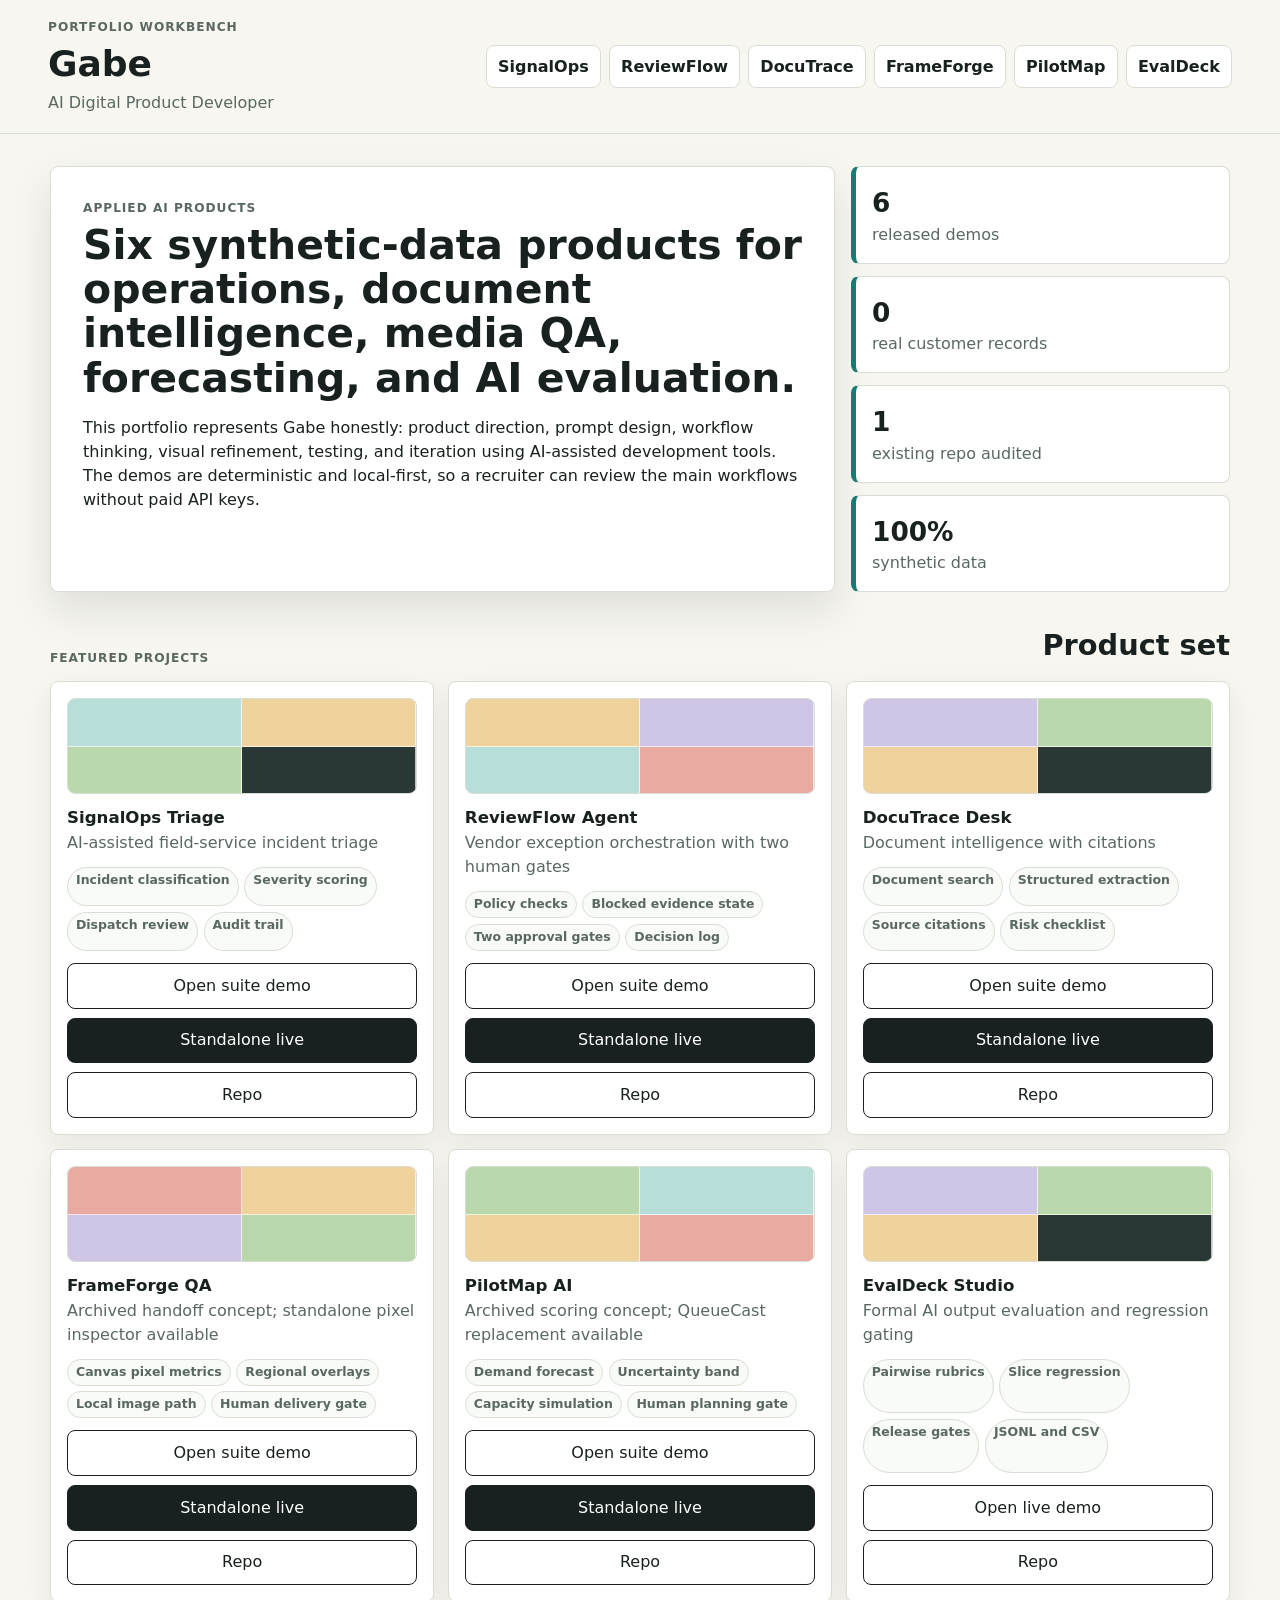
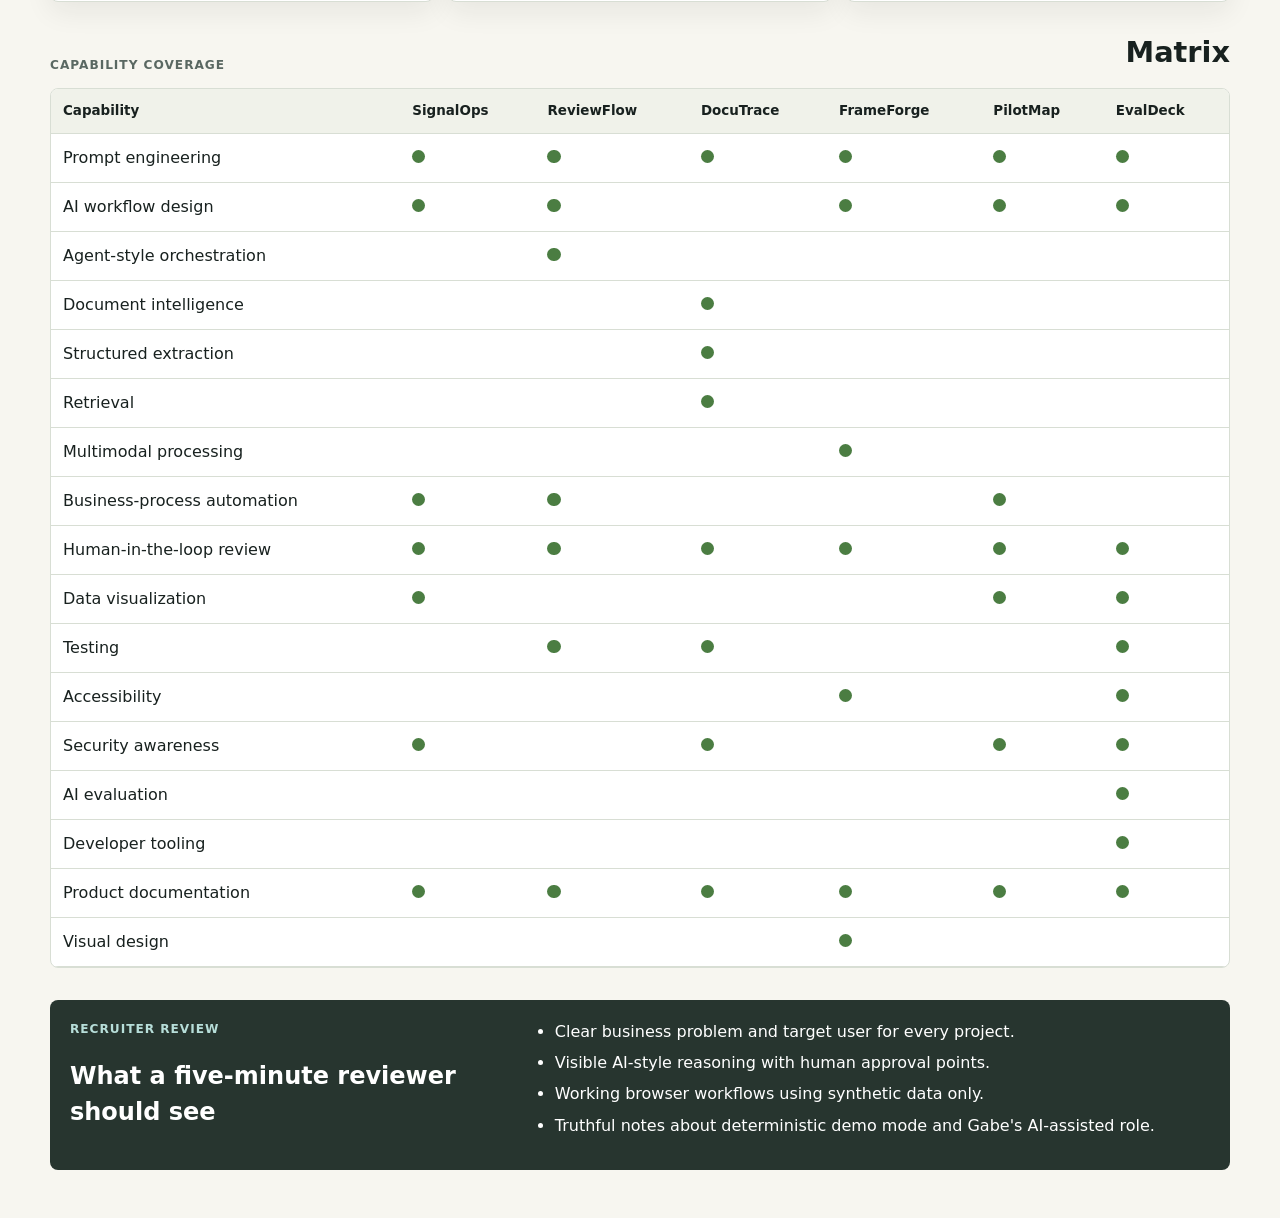
==== index.html @ bd5b41c3 "feat: integrate EvalDeck into portfolio" ====
<!doctype html>
<html lang="en">
<head>
  <meta charset="utf-8">
  <meta name="viewport" content="width=device-width, initial-scale=1">
  <title>Gabe - AI Digital Product Developer</title>
  <meta name="description" content="Six truthful AI-assisted digital product demos spanning operations, documents, media QA, forecasting, and AI evaluation.">
  <link rel="stylesheet" href="assets/styles.css">
</head>
<body data-page="portfolio">
  <a class="skip-link" href="#main">Skip to content</a>
  <header class="topbar">
    <div>
      <p class="eyebrow">Portfolio Workbench</p>
      <h1>Gabe</h1>
      <p class="subtitle">AI Digital Product Developer</p>
    </div>
    <nav class="topnav" aria-label="Featured projects">
      <a href="projects/signalops-triage/index.html">SignalOps</a>
      <a href="projects/reviewflow-agent/index.html">ReviewFlow</a>
      <a href="projects/doctrace-desk/index.html">DocuTrace</a>
      <a href="projects/frameforge-qa/index.html">FrameForge</a>
      <a href="projects/pilotmap-ai/index.html">PilotMap</a>
      <a href="https://jubjub-cpu.github.io/evaldeck-studio/">EvalDeck</a>
    </nav>
  </header>

  <main id="main" class="page-shell">
    <section class="intro-grid" aria-labelledby="portfolio-title">
      <div class="intro-copy">
        <p class="eyebrow">Applied AI products</p>
        <h2 id="portfolio-title">Six synthetic-data products for operations, document intelligence, media QA, forecasting, and AI evaluation.</h2>
        <p>
          This portfolio represents Gabe honestly: product direction, prompt design, workflow thinking, visual refinement, testing, and iteration using AI-assisted development tools.
          The demos are deterministic and local-first, so a recruiter can review the main workflows without paid API keys.
        </p>
      </div>
      <div class="audit-strip" aria-label="Portfolio audit summary">
        <div><strong>6</strong><span>released demos</span></div>
        <div><strong>0</strong><span>real customer records</span></div>
        <div><strong>1</strong><span>existing repo audited</span></div>
        <div><strong>100%</strong><span>synthetic data</span></div>
      </div>
    </section>

    <section aria-labelledby="featured-title">
      <div class="section-heading">
        <p class="eyebrow">Featured projects</p>
        <h2 id="featured-title">Product set</h2>
      </div>
      <div id="project-grid" class="project-grid"></div>
    </section>

    <section aria-labelledby="capability-title">
      <div class="section-heading">
        <p class="eyebrow">Capability coverage</p>
        <h2 id="capability-title">Matrix</h2>
      </div>
      <div id="capability-matrix" class="matrix-wrap"></div>
    </section>

    <section class="review-band" aria-labelledby="review-title">
      <div>
        <p class="eyebrow">Recruiter review</p>
        <h2 id="review-title">What a five-minute reviewer should see</h2>
      </div>
      <ul class="review-list">
        <li>Clear business problem and target user for every project.</li>
        <li>Visible AI-style reasoning with human approval points.</li>
        <li>Working browser workflows using synthetic data only.</li>
        <li>Truthful notes about deterministic demo mode and Gabe's AI-assisted role.</li>
      </ul>
    </section>
  </main>

  <script src="assets/portfolio.js"></script>
</body>
</html>
---- assets/styles.css ----
:root {
  --ink: #18211f;
  --muted: #5a6862;
  --paper: #f7f6f0;
  --surface: #ffffff;
  --line: #d8ded4;
  --teal: #187a75;
  --green: #4b7d42;
  --amber: #b16f20;
  --coral: #b94f3a;
  --violet: #6d5aa8;
  --focus: #0b5fff;
  --shadow: 0 18px 40px rgba(24, 33, 31, 0.10);
  font-family: Inter, ui-sans-serif, system-ui, -apple-system, BlinkMacSystemFont, "Segoe UI", sans-serif;
}

* {
  box-sizing: border-box;
}

body {
  margin: 0;
  background: var(--paper);
  color: var(--ink);
  line-height: 1.5;
}

a {
  color: inherit;
}

button,
input,
select,
textarea {
  font: inherit;
}

button,
.button-link {
  min-height: 42px;
  border: 1px solid var(--ink);
  background: var(--ink);
  color: #fff;
  border-radius: 8px;
  padding: 0.62rem 0.9rem;
  cursor: pointer;
  text-decoration: none;
  display: inline-flex;
  align-items: center;
  justify-content: center;
  gap: 0.45rem;
}

button.secondary,
.button-link.secondary {
  background: var(--surface);
  color: var(--ink);
}

button:focus-visible,
a:focus-visible,
input:focus-visible,
select:focus-visible,
textarea:focus-visible {
  outline: 3px solid var(--focus);
  outline-offset: 3px;
}

textarea,
input,
select {
  width: 100%;
  border: 1px solid var(--line);
  border-radius: 8px;
  background: #fff;
  color: var(--ink);
  padding: 0.75rem;
}

textarea {
  min-height: 118px;
  resize: vertical;
}

.skip-link {
  position: absolute;
  left: 1rem;
  top: -6rem;
  background: var(--ink);
  color: #fff;
  padding: 0.75rem 1rem;
  border-radius: 8px;
  z-index: 10;
}

.skip-link:focus {
  top: 1rem;
}

.topbar,
.product-topbar {
  display: flex;
  align-items: center;
  justify-content: space-between;
  gap: 1rem;
  padding: 1.15rem clamp(1rem, 4vw, 3rem);
  border-bottom: 1px solid var(--line);
  background: rgba(247, 246, 240, 0.94);
  position: sticky;
  top: 0;
  z-index: 4;
  backdrop-filter: blur(12px);
}

.topbar h1,
.product-topbar h1 {
  margin: 0;
  font-size: clamp(1.55rem, 3vw, 2.25rem);
  letter-spacing: 0;
}

.subtitle,
.eyebrow {
  margin: 0;
  color: var(--muted);
}

.eyebrow {
  text-transform: uppercase;
  font-size: 0.76rem;
  font-weight: 760;
  letter-spacing: 0.08em;
}

.topnav {
  display: flex;
  flex-wrap: wrap;
  gap: 0.5rem;
  justify-content: flex-end;
}

.topnav a {
  border: 1px solid var(--line);
  background: var(--surface);
  border-radius: 8px;
  padding: 0.55rem 0.7rem;
  text-decoration: none;
  font-weight: 680;
}

.page-shell,
.product-shell {
  width: min(1180px, calc(100% - 2rem));
  margin: 0 auto;
  padding: 2rem 0 3rem;
}

.intro-grid {
  display: grid;
  grid-template-columns: minmax(0, 1.45fr) minmax(280px, 0.7fr);
  gap: 1rem;
  align-items: stretch;
  margin-bottom: 2rem;
}

.intro-copy {
  padding: clamp(1.1rem, 3vw, 2rem);
  background: var(--surface);
  border: 1px solid var(--line);
  border-radius: 8px;
  box-shadow: var(--shadow);
}

.intro-copy h2 {
  margin: 0.35rem 0 0.75rem;
  font-size: clamp(1.6rem, 3.2vw, 3rem);
  line-height: 1.08;
  letter-spacing: 0;
}

.audit-strip {
  display: grid;
  gap: 0.75rem;
}

.audit-strip div,
.metric-tile {
  background: var(--surface);
  border: 1px solid var(--line);
  border-left: 5px solid var(--teal);
  border-radius: 8px;
  padding: 1rem;
}

.audit-strip strong,
.metric-tile strong {
  display: block;
  font-size: 1.65rem;
}

.audit-strip span,
.metric-tile span {
  color: var(--muted);
}

.section-heading {
  display: flex;
  align-items: end;
  justify-content: space-between;
  gap: 1rem;
  margin: 1.8rem 0 0.85rem;
}

.section-heading h2 {
  margin: 0;
  font-size: clamp(1.25rem, 2.3vw, 1.8rem);
}

.project-grid {
  display: grid;
  grid-template-columns: repeat(3, minmax(0, 1fr));
  gap: 0.85rem;
}

.project-card,
.workflow-card,
.doc-card,
.asset-card,
.opportunity-card {
  background: var(--surface);
  border: 1px solid var(--line);
  border-radius: 8px;
  padding: 1rem;
  box-shadow: 0 10px 28px rgba(24, 33, 31, 0.07);
}

.project-card {
  display: grid;
  grid-template-rows: auto auto 1fr auto;
  gap: 0.75rem;
  min-height: 290px;
}

.project-card h3,
.workflow-card h3,
.doc-card h3,
.asset-card h3,
.opportunity-card h3 {
  margin: 0;
  font-size: 1.04rem;
}

.project-card p {
  margin: 0;
  color: var(--muted);
}

.project-visual {
  height: 96px;
  border-radius: 8px;
  border: 1px solid var(--line);
  overflow: hidden;
  display: grid;
  grid-template-columns: 1fr 1fr;
  background: #f1efe7;
}

.visual-cell {
  min-height: 48px;
  border-right: 1px solid rgba(255, 255, 255, 0.7);
  border-bottom: 1px solid rgba(255, 255, 255, 0.7);
}

.tone-teal { background: #b7ded9; }
.tone-amber { background: #efd29c; }
.tone-coral { background: #e9aaa1; }
.tone-green { background: #b9d9ad; }
.tone-violet { background: #cfc5e6; }
.tone-ink { background: #293834; }

.tag-row {
  display: flex;
  flex-wrap: wrap;
  gap: 0.35rem;
}

.tag {
  border: 1px solid var(--line);
  background: #f8fbf7;
  color: var(--muted);
  border-radius: 999px;
  padding: 0.2rem 0.5rem;
  font-size: 0.78rem;
  font-weight: 680;
}

.matrix-wrap {
  overflow-x: auto;
  background: var(--surface);
  border: 1px solid var(--line);
  border-radius: 8px;
}

table {
  width: 100%;
  border-collapse: collapse;
}

th,
td {
  text-align: left;
  border-bottom: 1px solid var(--line);
  padding: 0.75rem;
  vertical-align: top;
}

th {
  background: #f0f2ea;
  font-size: 0.84rem;
}

.status-dot {
  width: 0.82rem;
  height: 0.82rem;
  border-radius: 50%;
  display: inline-block;
  background: var(--green);
}

.review-band {
  margin-top: 2rem;
  display: grid;
  grid-template-columns: minmax(240px, 0.8fr) minmax(0, 1.2fr);
  gap: 1rem;
  padding: 1.25rem;
  background: #27352f;
  color: #fff;
  border-radius: 8px;
}

.review-band .eyebrow {
  color: #b7ded9;
}

.review-list {
  margin: 0;
  padding-left: 1.2rem;
}

.review-list li {
  margin-bottom: 0.45rem;
}

.product-layout {
  display: grid;
  grid-template-columns: minmax(260px, 0.95fr) minmax(0, 1.45fr);
  gap: 1rem;
  align-items: start;
}

.tool-panel,
.output-panel {
  background: var(--surface);
  border: 1px solid var(--line);
  border-radius: 8px;
  padding: 1rem;
  box-shadow: var(--shadow);
}

.tool-panel {
  position: sticky;
  top: 6rem;
}

.field-stack {
  display: grid;
  gap: 0.85rem;
}

.button-row {
  display: flex;
  flex-wrap: wrap;
  gap: 0.55rem;
}

.project-actions {
  align-self: end;
}

.project-actions .button-link {
  flex: 1 1 100%;
  min-width: 0;
}

.sample-list {
  display: grid;
  gap: 0.5rem;
}

.sample-list button {
  background: #fff;
  color: var(--ink);
  border-color: var(--line);
  justify-content: flex-start;
  min-height: 48px;
}

.sample-list button[aria-pressed="true"] {
  border-color: var(--teal);
  background: #e7f4f1;
}

.product-summary {
  display: grid;
  grid-template-columns: repeat(4, minmax(120px, 1fr));
  gap: 0.75rem;
  margin-bottom: 1rem;
}

.output-grid {
  display: grid;
  grid-template-columns: repeat(2, minmax(0, 1fr));
  gap: 0.85rem;
}

.output-block {
  border: 1px solid var(--line);
  border-radius: 8px;
  padding: 0.85rem;
  background: #fbfcf8;
}

.output-block.wide {
  grid-column: 1 / -1;
}

.output-block h3,
.output-block h4 {
  margin: 0 0 0.45rem;
}

.output-block p,
.output-block ul,
.output-block ol {
  margin-top: 0.2rem;
}

.severity {
  display: inline-flex;
  align-items: center;
  min-height: 34px;
  border-radius: 999px;
  padding: 0.25rem 0.7rem;
  color: #fff;
  font-weight: 780;
}

.severity.high { background: var(--coral); }
.severity.medium { background: var(--amber); color: #22160b; }
.severity.low { background: var(--green); }

.stepper {
  display: grid;
  gap: 0.55rem;
}

.step {
  display: grid;
  grid-template-columns: 34px minmax(0, 1fr);
  gap: 0.6rem;
  align-items: start;
}

.step span {
  display: grid;
  place-items: center;
  width: 34px;
  height: 34px;
  border-radius: 50%;
  background: #e7f4f1;
  color: var(--teal);
  font-weight: 800;
}

.doc-browser,
.asset-browser {
  display: grid;
  grid-template-columns: repeat(3, minmax(0, 1fr));
  gap: 0.75rem;
}

.doc-card button,
.asset-card button,
.opportunity-card button {
  width: 100%;
  margin-top: 0.65rem;
}

.citation {
  border-left: 4px solid var(--violet);
  padding-left: 0.75rem;
  color: var(--muted);
}

.asset-preview {
  height: 126px;
  border: 1px solid var(--line);
  border-radius: 8px;
  overflow: hidden;
  background:
    linear-gradient(135deg, rgba(24, 33, 31, 0.1), transparent 48%),
    linear-gradient(45deg, #d6ecdf 0 24%, #f3cf9d 24% 42%, #d7c8e7 42% 63%, #efaaa1 63% 100%);
  position: relative;
}

.asset-preview::after {
  content: "";
  position: absolute;
  left: 12%;
  top: 18%;
  width: 46%;
  height: 54%;
  border: 2px solid rgba(24, 33, 31, 0.55);
  border-radius: 8px;
  background: rgba(255, 255, 255, 0.38);
}

.meter {
  height: 12px;
  border-radius: 999px;
  background: #e4e8dd;
  overflow: hidden;
}

.meter span {
  display: block;
  height: 100%;
  background: linear-gradient(90deg, var(--coral), var(--amber), var(--green));
}

.timeline {
  display: grid;
  gap: 0.65rem;
}

.timeline-item {
  border-left: 4px solid var(--teal);
  padding-left: 0.8rem;
}

.empty-state {
  border: 1px dashed var(--line);
  border-radius: 8px;
  padding: 1rem;
  color: var(--muted);
  background: #fafaf5;
}

.notice {
  margin: 1rem 0;
  border-left: 5px solid var(--amber);
  background: #fff8eb;
  padding: 0.85rem;
  border-radius: 8px;
}

@media (max-width: 1040px) {
  .project-grid {
    grid-template-columns: repeat(2, minmax(220px, 1fr));
  }

  .product-layout,
  .intro-grid,
  .review-band {
    grid-template-columns: 1fr;
  }

  .tool-panel {
    position: static;
  }
}

@media (max-width: 720px) {
  .topbar,
  .product-topbar {
    align-items: flex-start;
    flex-direction: column;
  }

  .project-grid,
  .product-summary,
  .output-grid,
  .doc-browser,
  .asset-browser {
    grid-template-columns: 1fr;
  }

  .page-shell,
  .product-shell {
    width: min(100% - 1rem, 1180px);
    padding-top: 1rem;
  }
}
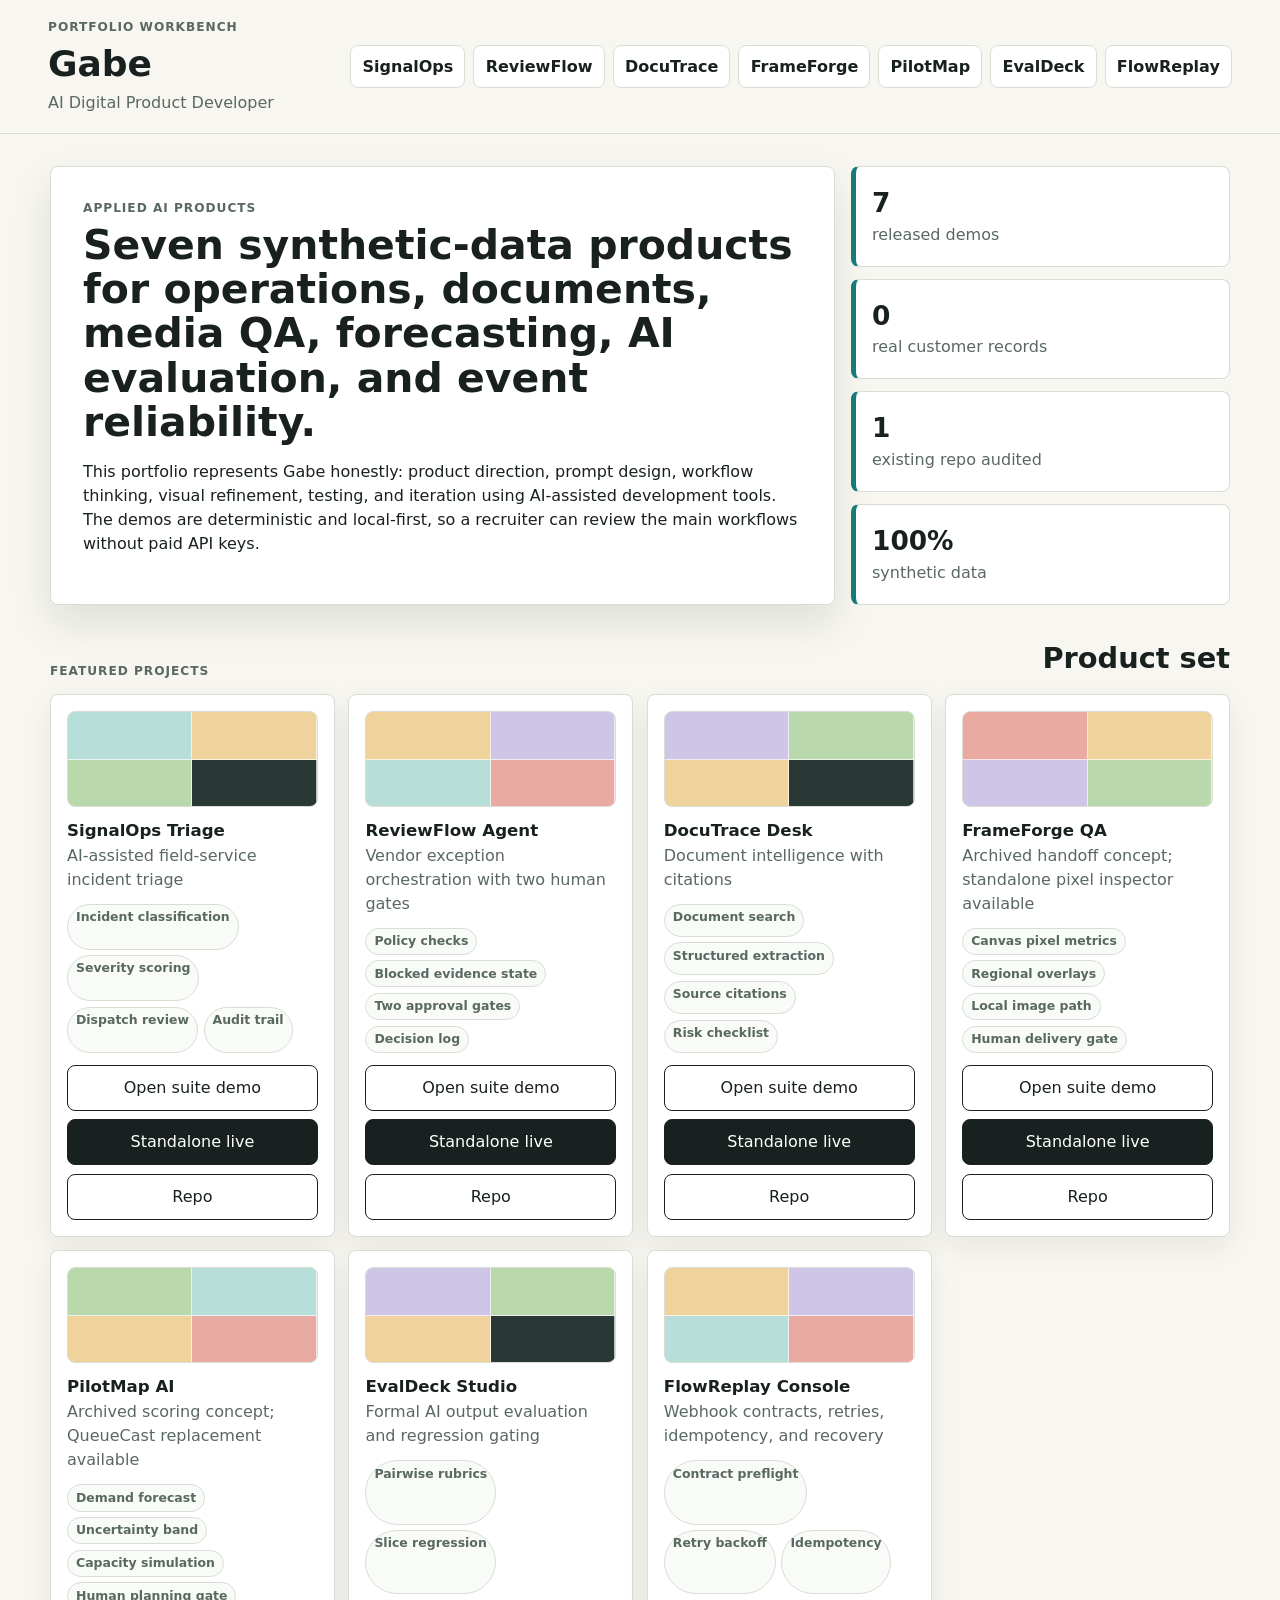
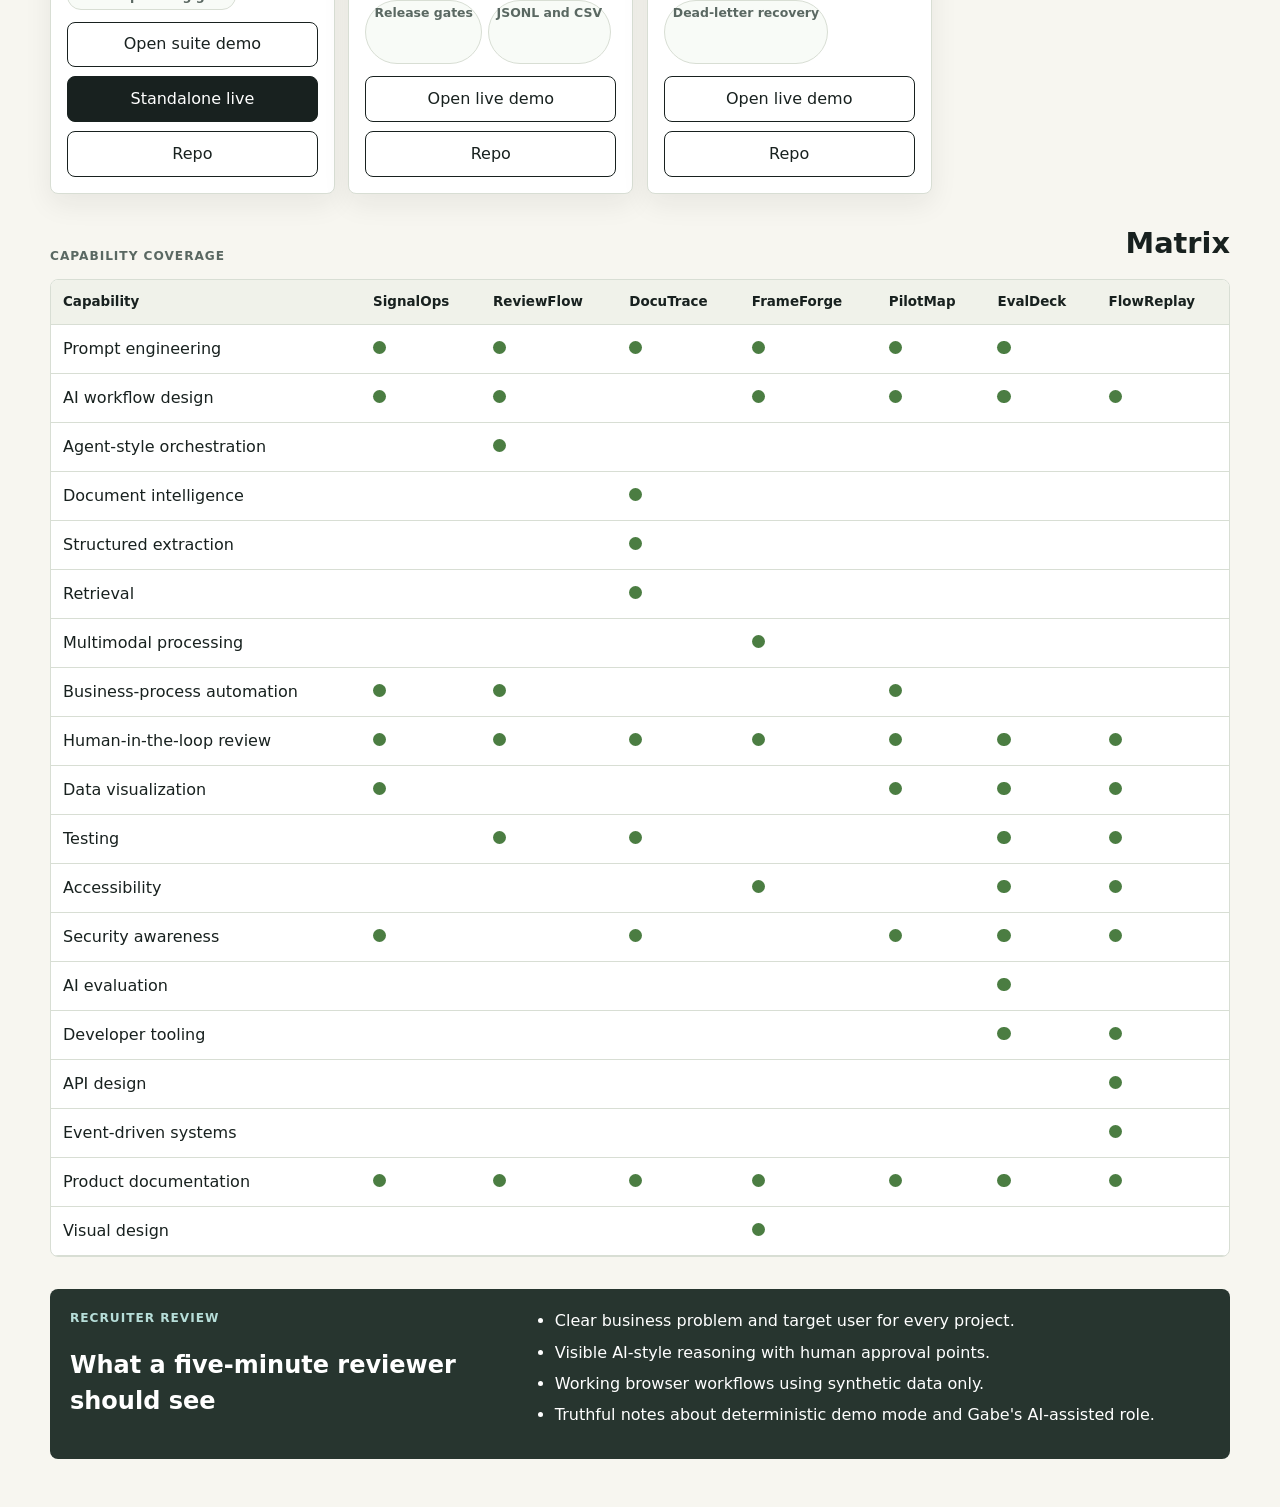
==== commit 76ae2ff2: "feat: integrate FlowReplay into portfolio" ====
--- a/index.html
+++ b/index.html
@@ -4,7 +4,7 @@
   <meta charset="utf-8">
   <meta name="viewport" content="width=device-width, initial-scale=1">
   <title>Gabe - AI Digital Product Developer</title>
-  <meta name="description" content="Six truthful AI-assisted digital product demos spanning operations, documents, media QA, forecasting, and AI evaluation.">
+  <meta name="description" content="Seven truthful AI-assisted digital product demos spanning operations, documents, media QA, forecasting, evaluation, and event reliability.">
   <link rel="stylesheet" href="assets/styles.css">
 </head>
 <body data-page="portfolio">
@@ -22,6 +22,7 @@
       <a href="projects/frameforge-qa/index.html">FrameForge</a>
       <a href="projects/pilotmap-ai/index.html">PilotMap</a>
       <a href="https://jubjub-cpu.github.io/evaldeck-studio/">EvalDeck</a>
+      <a href="https://jubjub-cpu.github.io/flowreplay-console/">FlowReplay</a>
     </nav>
   </header>
 
@@ -29,14 +30,14 @@
     <section class="intro-grid" aria-labelledby="portfolio-title">
       <div class="intro-copy">
         <p class="eyebrow">Applied AI products</p>
-        <h2 id="portfolio-title">Six synthetic-data products for operations, document intelligence, media QA, forecasting, and AI evaluation.</h2>
+        <h2 id="portfolio-title">Seven synthetic-data products for operations, documents, media QA, forecasting, AI evaluation, and event reliability.</h2>
         <p>
           This portfolio represents Gabe honestly: product direction, prompt design, workflow thinking, visual refinement, testing, and iteration using AI-assisted development tools.
           The demos are deterministic and local-first, so a recruiter can review the main workflows without paid API keys.
         </p>
       </div>
       <div class="audit-strip" aria-label="Portfolio audit summary">
-        <div><strong>6</strong><span>released demos</span></div>
+        <div><strong>7</strong><span>released demos</span></div>
         <div><strong>0</strong><span>real customer records</span></div>
         <div><strong>1</strong><span>existing repo audited</span></div>
         <div><strong>100%</strong><span>synthetic data</span></div>
--- a/assets/styles.css
+++ b/assets/styles.css
@@ -219,7 +219,7 @@
 
 .project-grid {
   display: grid;
-  grid-template-columns: repeat(3, minmax(0, 1fr));
+  grid-template-columns: repeat(4, minmax(0, 1fr));
   gap: 0.85rem;
 }
 
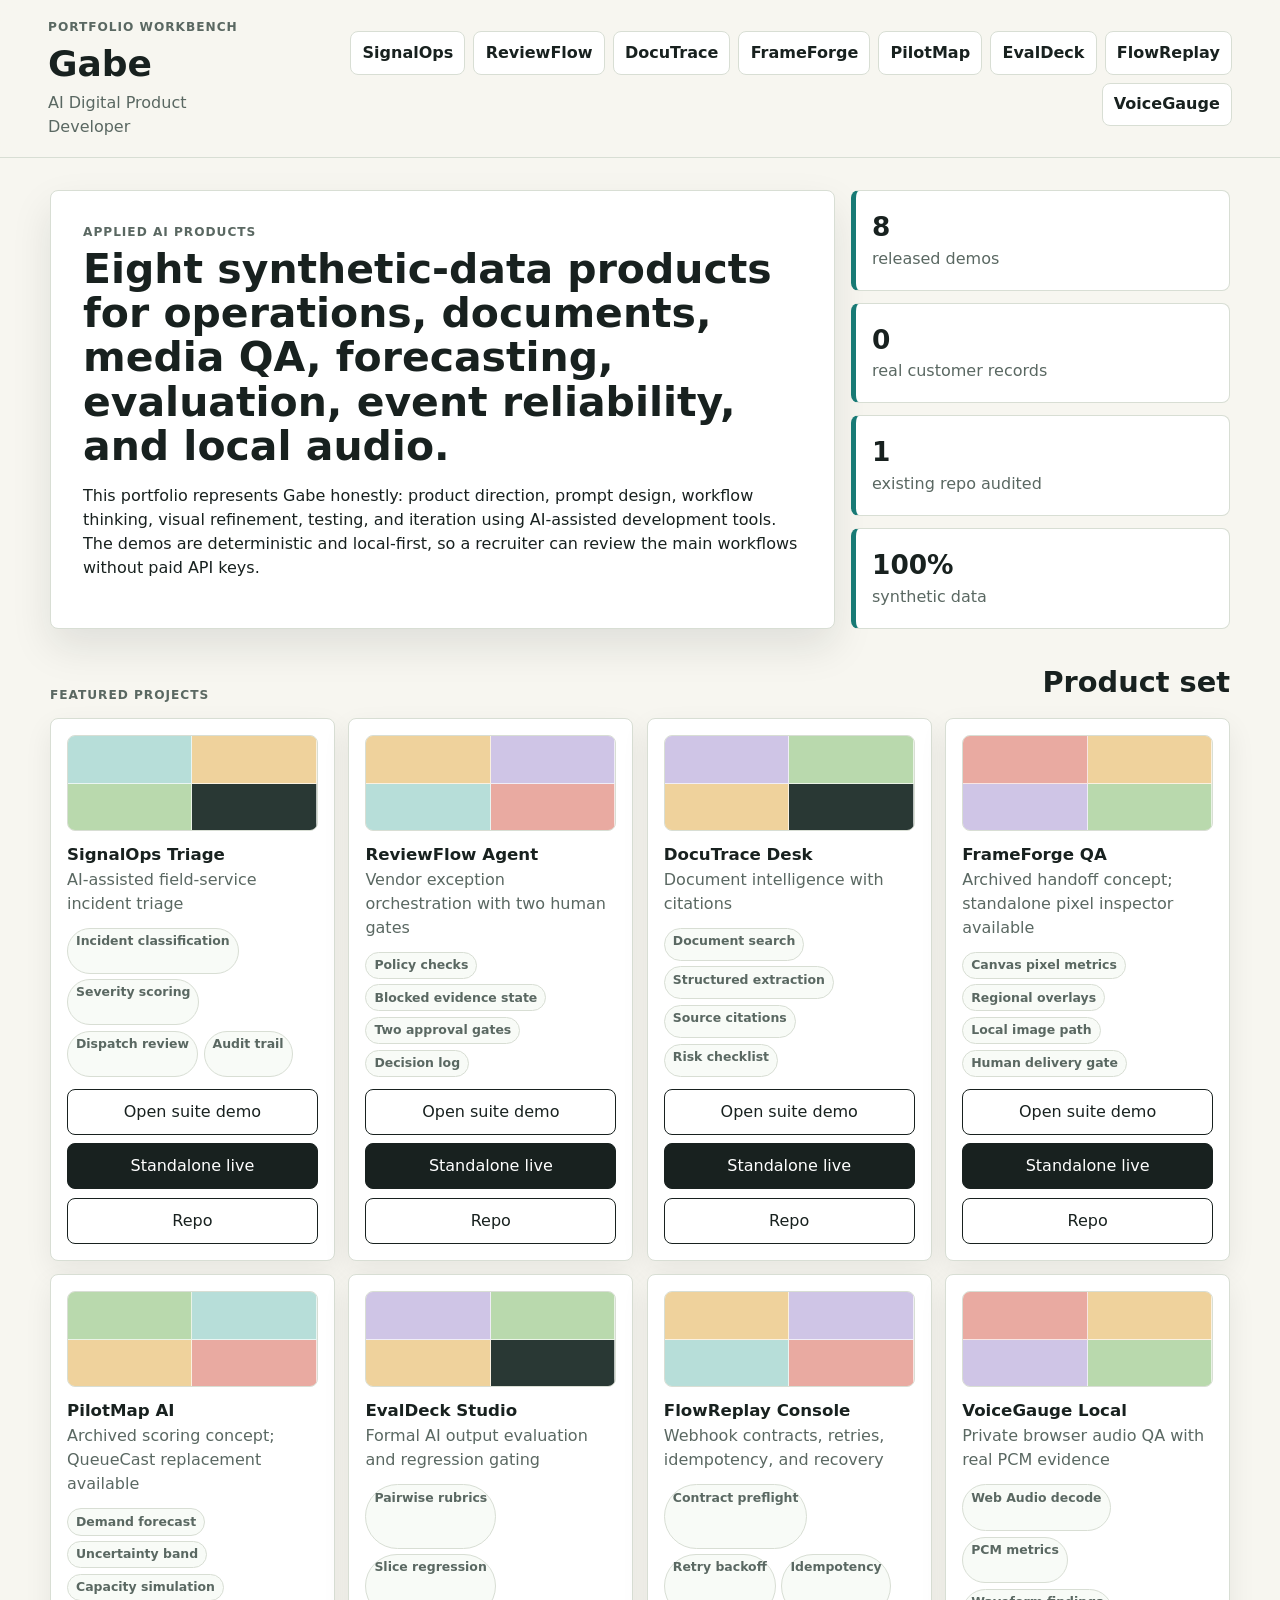
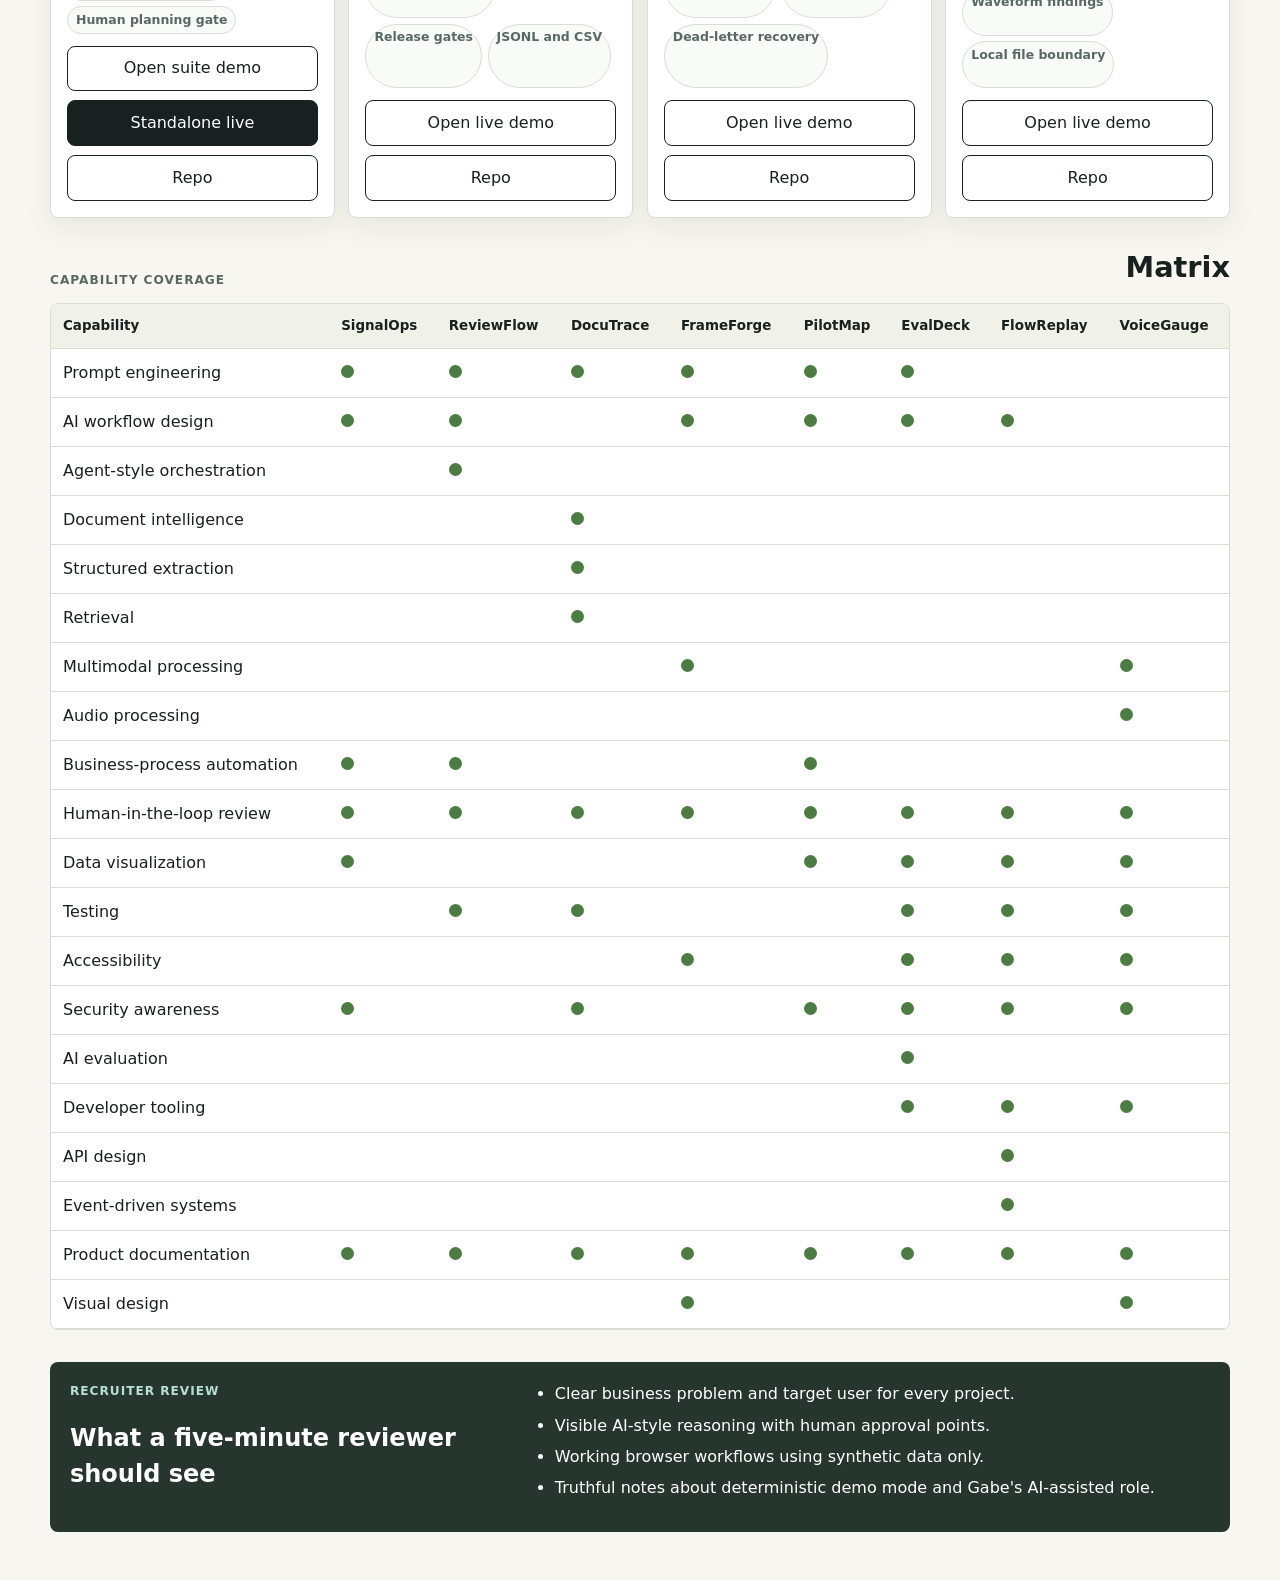
==== commit d0f4c120: "feat: integrate VoiceGauge into portfolio" ====
--- a/index.html
+++ b/index.html
@@ -4,7 +4,7 @@
   <meta charset="utf-8">
   <meta name="viewport" content="width=device-width, initial-scale=1">
   <title>Gabe - AI Digital Product Developer</title>
-  <meta name="description" content="Seven truthful AI-assisted digital product demos spanning operations, documents, media QA, forecasting, evaluation, and event reliability.">
+  <meta name="description" content="Eight truthful AI-assisted digital product demos spanning operations, documents, media, forecasting, evaluation, event reliability, and local audio QA.">
   <link rel="stylesheet" href="assets/styles.css">
 </head>
 <body data-page="portfolio">
@@ -23,6 +23,7 @@
       <a href="projects/pilotmap-ai/index.html">PilotMap</a>
       <a href="https://jubjub-cpu.github.io/evaldeck-studio/">EvalDeck</a>
       <a href="https://jubjub-cpu.github.io/flowreplay-console/">FlowReplay</a>
+      <a href="https://jubjub-cpu.github.io/voicegauge-local/">VoiceGauge</a>
     </nav>
   </header>
 
@@ -30,14 +31,14 @@
     <section class="intro-grid" aria-labelledby="portfolio-title">
       <div class="intro-copy">
         <p class="eyebrow">Applied AI products</p>
-        <h2 id="portfolio-title">Seven synthetic-data products for operations, documents, media QA, forecasting, AI evaluation, and event reliability.</h2>
+        <h2 id="portfolio-title">Eight synthetic-data products for operations, documents, media QA, forecasting, evaluation, event reliability, and local audio.</h2>
         <p>
           This portfolio represents Gabe honestly: product direction, prompt design, workflow thinking, visual refinement, testing, and iteration using AI-assisted development tools.
           The demos are deterministic and local-first, so a recruiter can review the main workflows without paid API keys.
         </p>
       </div>
       <div class="audit-strip" aria-label="Portfolio audit summary">
-        <div><strong>7</strong><span>released demos</span></div>
+        <div><strong>8</strong><span>released demos</span></div>
         <div><strong>0</strong><span>real customer records</span></div>
         <div><strong>1</strong><span>existing repo audited</span></div>
         <div><strong>100%</strong><span>synthetic data</span></div>
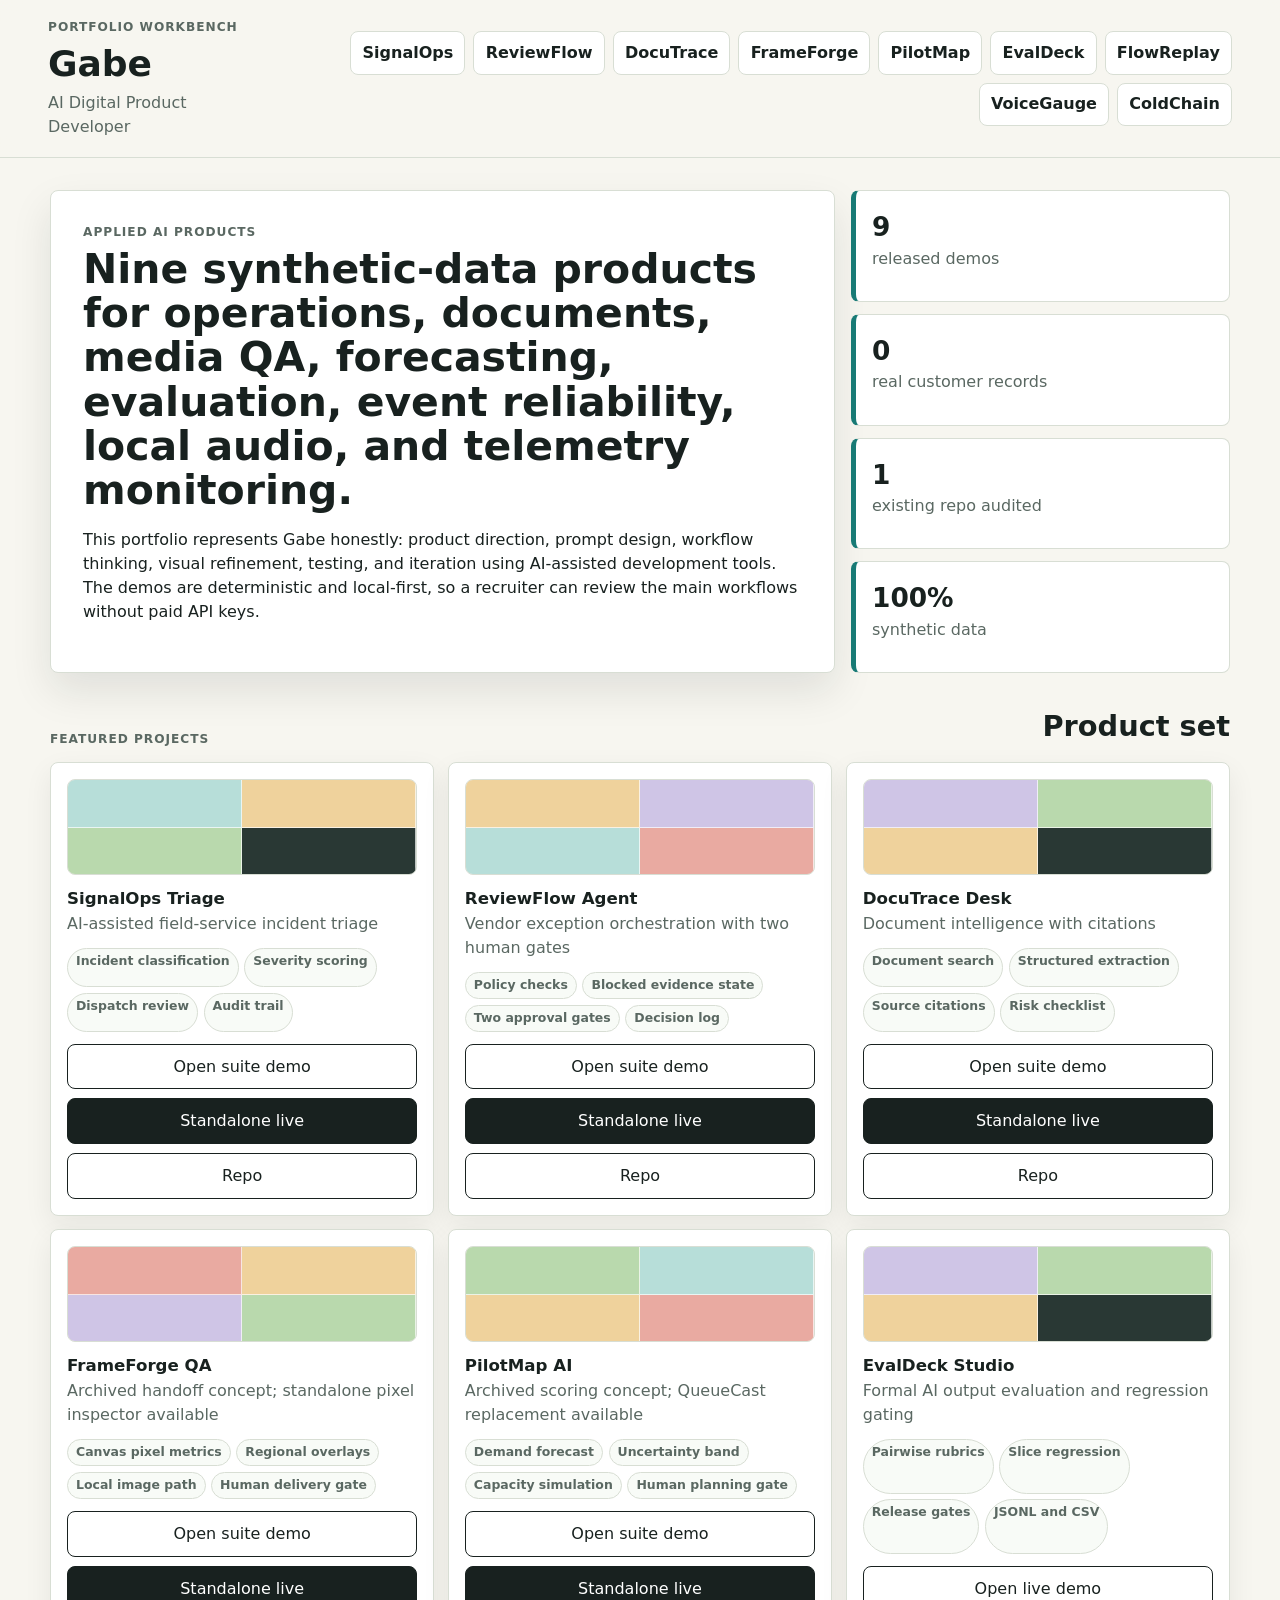
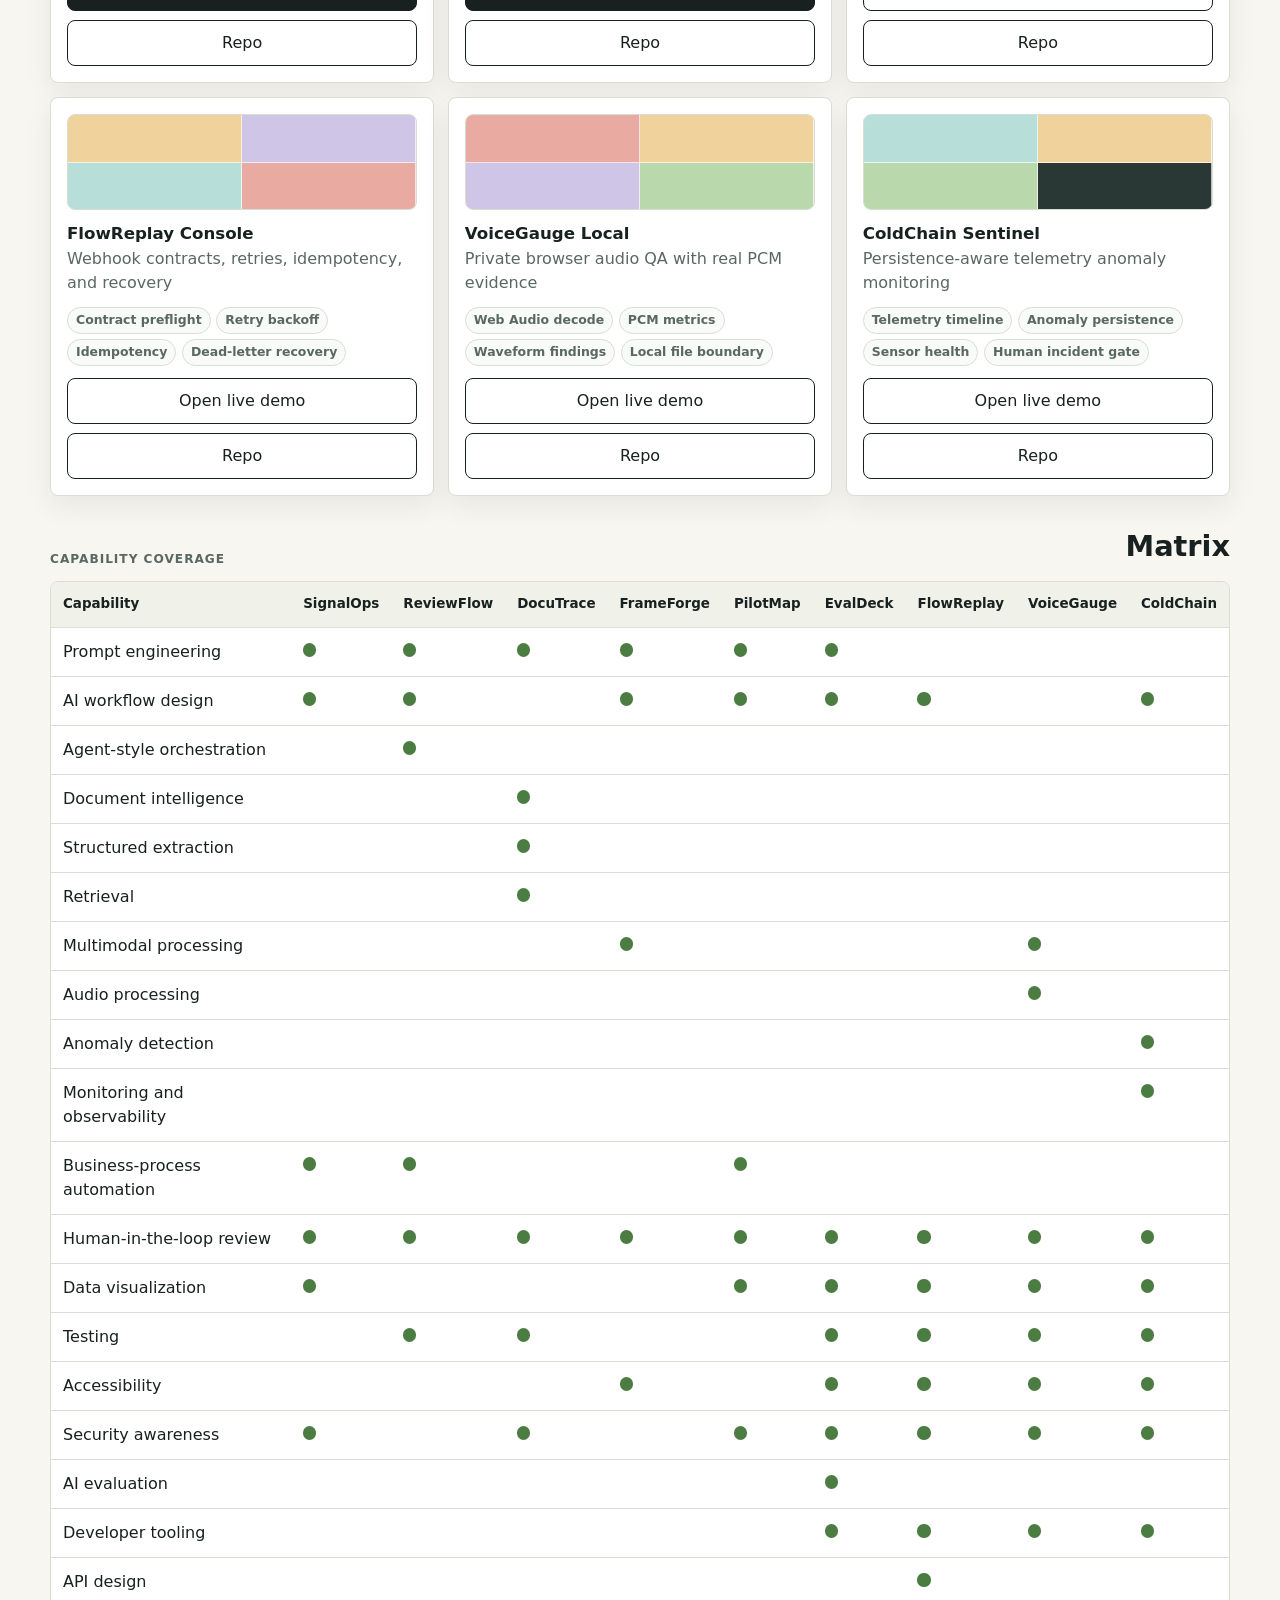
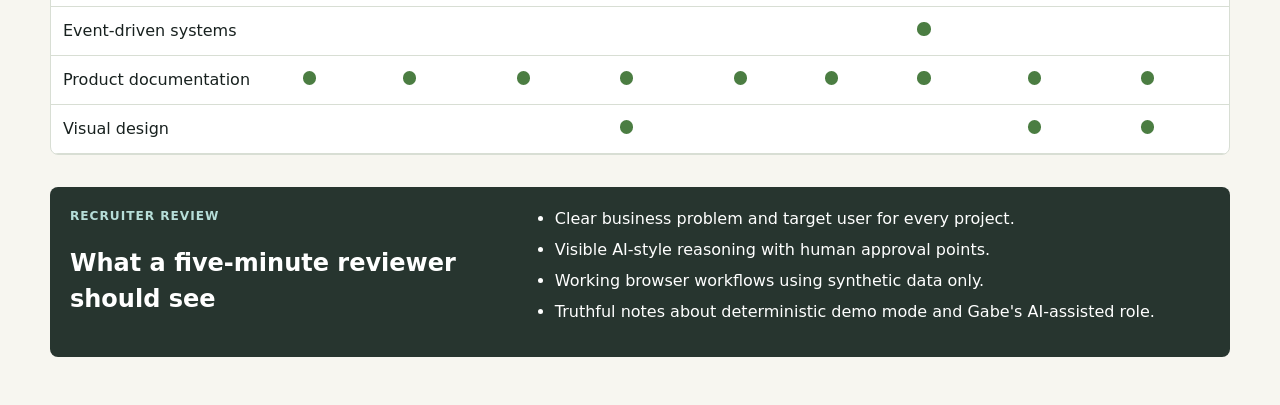
==== commit e521b3ad: "feat: integrate ColdChain into portfolio" ====
--- a/index.html
+++ b/index.html
@@ -4,7 +4,7 @@
   <meta charset="utf-8">
   <meta name="viewport" content="width=device-width, initial-scale=1">
   <title>Gabe - AI Digital Product Developer</title>
-  <meta name="description" content="Eight truthful AI-assisted digital product demos spanning operations, documents, media, forecasting, evaluation, event reliability, and local audio QA.">
+  <meta name="description" content="Nine truthful AI-assisted digital product demos spanning operations, documents, media, forecasting, evaluation, event reliability, audio QA, and telemetry monitoring.">
   <link rel="stylesheet" href="assets/styles.css">
 </head>
 <body data-page="portfolio">
@@ -24,6 +24,7 @@
       <a href="https://jubjub-cpu.github.io/evaldeck-studio/">EvalDeck</a>
       <a href="https://jubjub-cpu.github.io/flowreplay-console/">FlowReplay</a>
       <a href="https://jubjub-cpu.github.io/voicegauge-local/">VoiceGauge</a>
+      <a href="https://jubjub-cpu.github.io/coldchain-sentinel/">ColdChain</a>
     </nav>
   </header>
 
@@ -31,14 +32,14 @@
     <section class="intro-grid" aria-labelledby="portfolio-title">
       <div class="intro-copy">
         <p class="eyebrow">Applied AI products</p>
-        <h2 id="portfolio-title">Eight synthetic-data products for operations, documents, media QA, forecasting, evaluation, event reliability, and local audio.</h2>
+        <h2 id="portfolio-title">Nine synthetic-data products for operations, documents, media QA, forecasting, evaluation, event reliability, local audio, and telemetry monitoring.</h2>
         <p>
           This portfolio represents Gabe honestly: product direction, prompt design, workflow thinking, visual refinement, testing, and iteration using AI-assisted development tools.
           The demos are deterministic and local-first, so a recruiter can review the main workflows without paid API keys.
         </p>
       </div>
       <div class="audit-strip" aria-label="Portfolio audit summary">
-        <div><strong>8</strong><span>released demos</span></div>
+        <div><strong>9</strong><span>released demos</span></div>
         <div><strong>0</strong><span>real customer records</span></div>
         <div><strong>1</strong><span>existing repo audited</span></div>
         <div><strong>100%</strong><span>synthetic data</span></div>
--- a/assets/styles.css
+++ b/assets/styles.css
@@ -219,7 +219,7 @@
 
 .project-grid {
   display: grid;
-  grid-template-columns: repeat(4, minmax(0, 1fr));
+  grid-template-columns: repeat(3, minmax(0, 1fr));
   gap: 0.85rem;
 }
 
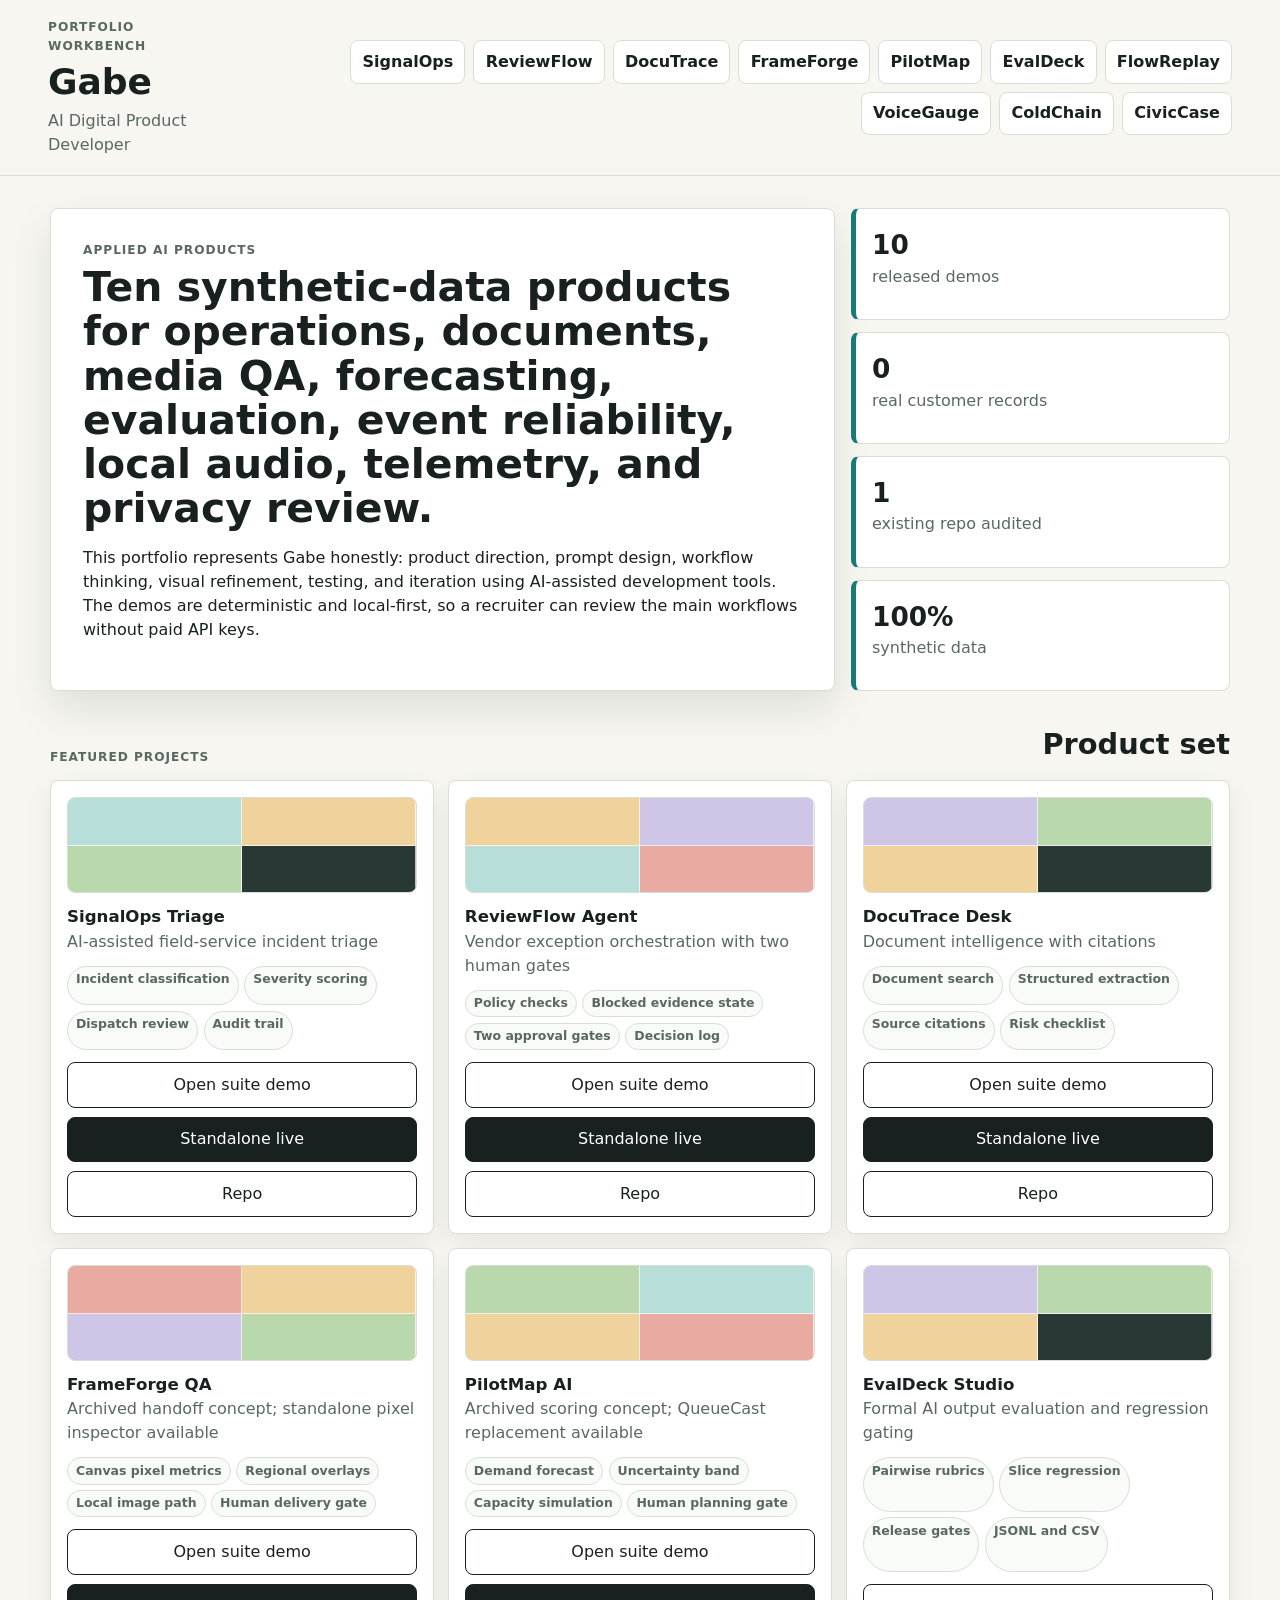
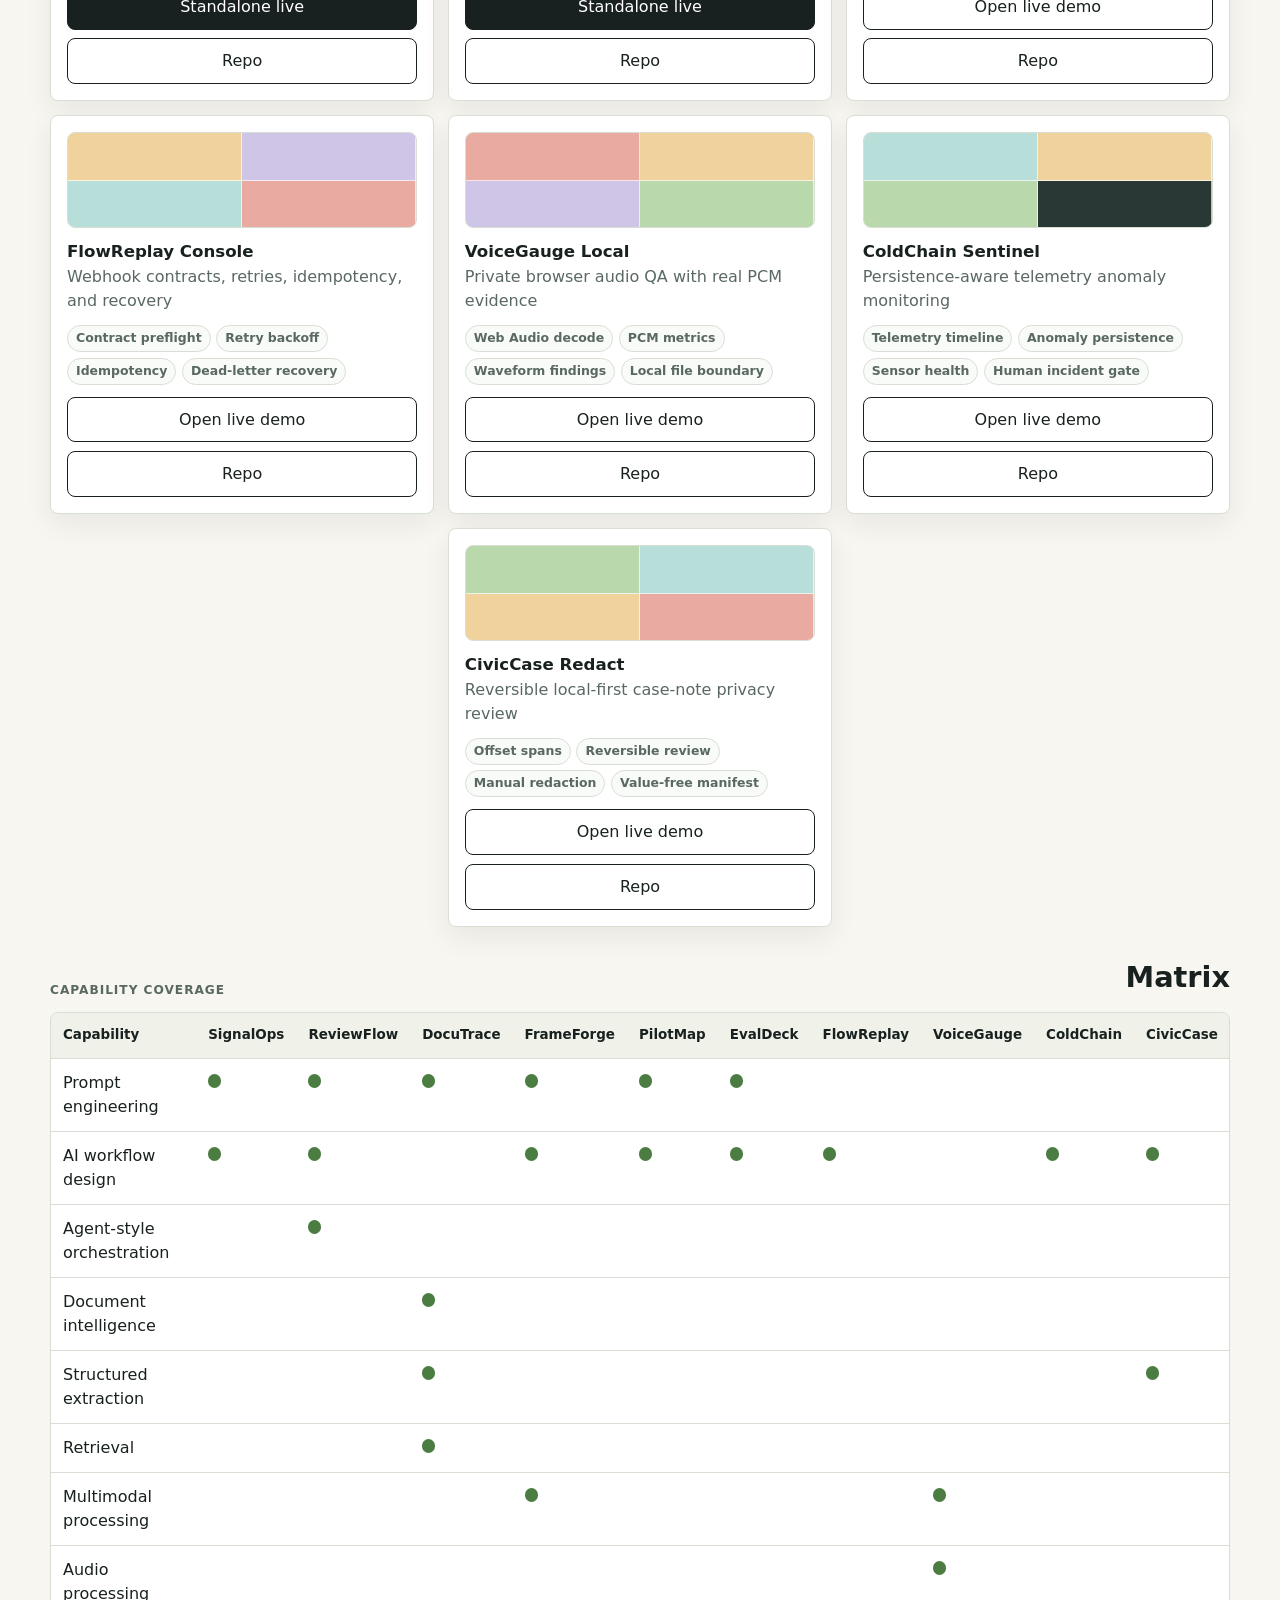
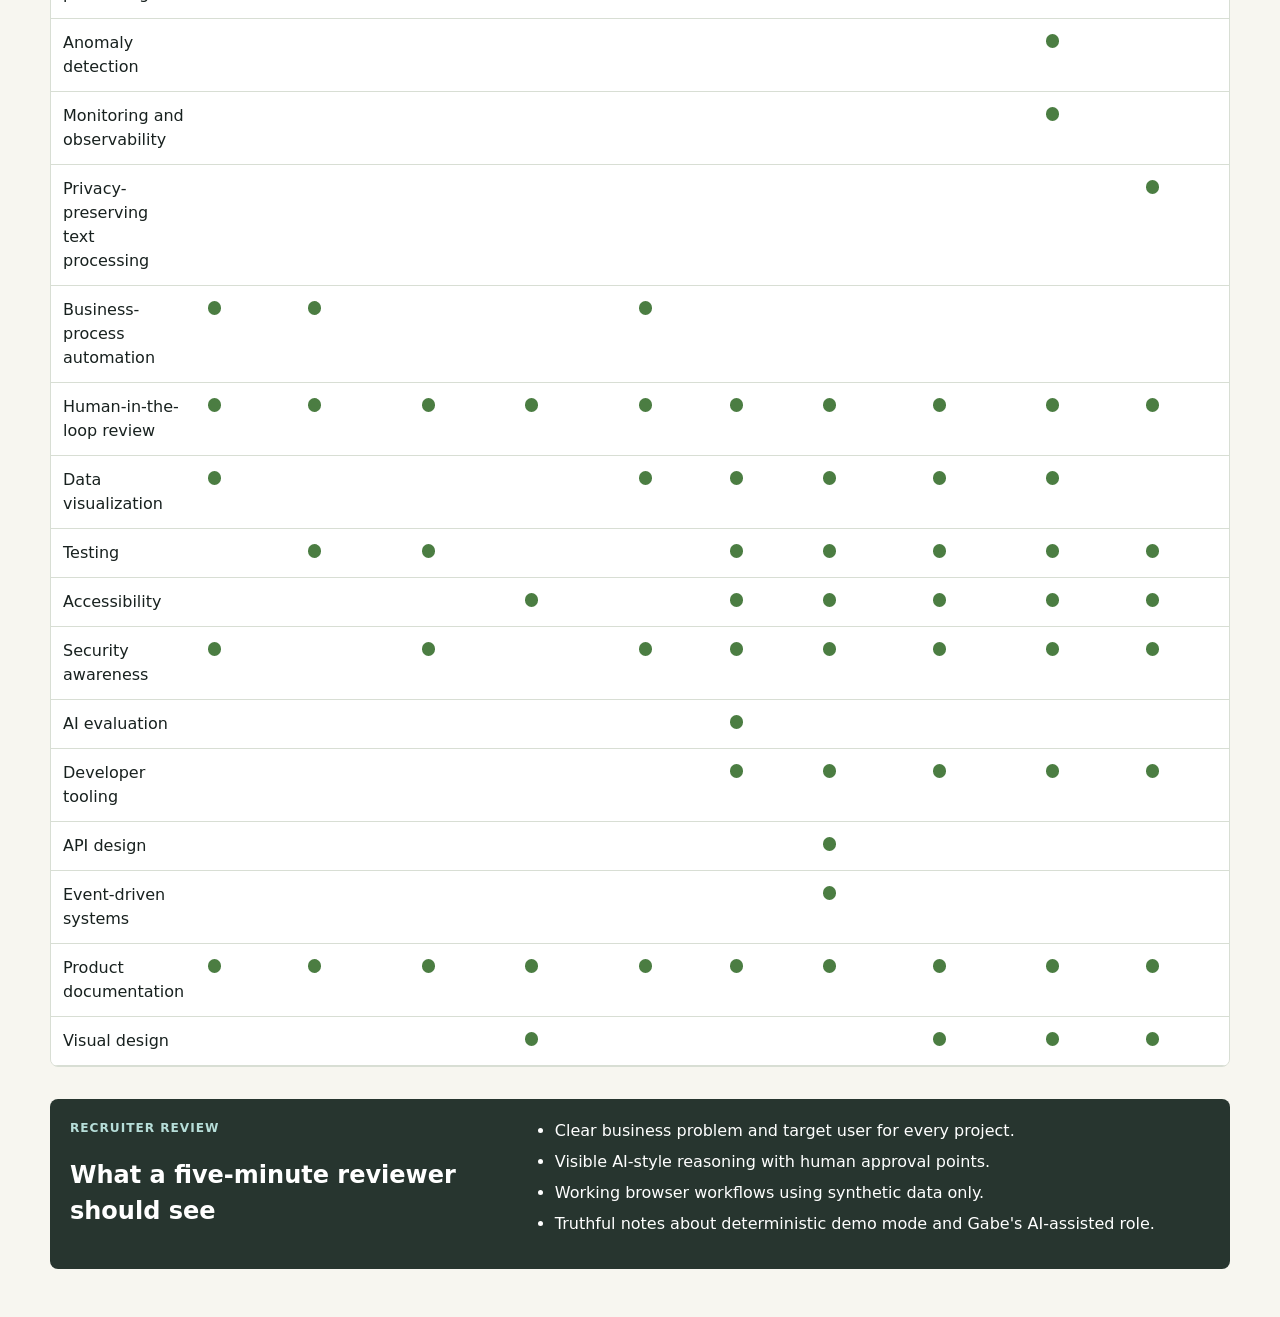
==== commit 16f2336a: "feat: complete ten-product portfolio" ====
--- a/index.html
+++ b/index.html
@@ -4,7 +4,7 @@
   <meta charset="utf-8">
   <meta name="viewport" content="width=device-width, initial-scale=1">
   <title>Gabe - AI Digital Product Developer</title>
-  <meta name="description" content="Nine truthful AI-assisted digital product demos spanning operations, documents, media, forecasting, evaluation, event reliability, audio QA, and telemetry monitoring.">
+  <meta name="description" content="Ten truthful AI-assisted digital product demos spanning operations, documents, media, forecasting, evaluation, event reliability, audio, telemetry, and privacy review.">
   <link rel="stylesheet" href="assets/styles.css">
 </head>
 <body data-page="portfolio">
@@ -25,6 +25,7 @@
       <a href="https://jubjub-cpu.github.io/flowreplay-console/">FlowReplay</a>
       <a href="https://jubjub-cpu.github.io/voicegauge-local/">VoiceGauge</a>
       <a href="https://jubjub-cpu.github.io/coldchain-sentinel/">ColdChain</a>
+      <a href="https://jubjub-cpu.github.io/civiccase-redact/">CivicCase</a>
     </nav>
   </header>
 
@@ -32,14 +33,14 @@
     <section class="intro-grid" aria-labelledby="portfolio-title">
       <div class="intro-copy">
         <p class="eyebrow">Applied AI products</p>
-        <h2 id="portfolio-title">Nine synthetic-data products for operations, documents, media QA, forecasting, evaluation, event reliability, local audio, and telemetry monitoring.</h2>
+        <h2 id="portfolio-title">Ten synthetic-data products for operations, documents, media QA, forecasting, evaluation, event reliability, local audio, telemetry, and privacy review.</h2>
         <p>
           This portfolio represents Gabe honestly: product direction, prompt design, workflow thinking, visual refinement, testing, and iteration using AI-assisted development tools.
           The demos are deterministic and local-first, so a recruiter can review the main workflows without paid API keys.
         </p>
       </div>
       <div class="audit-strip" aria-label="Portfolio audit summary">
-        <div><strong>9</strong><span>released demos</span></div>
+        <div><strong>10</strong><span>released demos</span></div>
         <div><strong>0</strong><span>real customer records</span></div>
         <div><strong>1</strong><span>existing repo audited</span></div>
         <div><strong>100%</strong><span>synthetic data</span></div>
--- a/assets/styles.css
+++ b/assets/styles.css
@@ -223,6 +223,10 @@
   gap: 0.85rem;
 }
 
+.project-card:last-child:nth-child(3n + 1) {
+  grid-column: 2;
+}
+
 .project-card,
 .workflow-card,
 .doc-card,
@@ -570,6 +574,10 @@
     grid-template-columns: repeat(2, minmax(220px, 1fr));
   }
 
+  .project-card:last-child:nth-child(3n + 1) {
+    grid-column: auto;
+  }
+
   .product-layout,
   .intro-grid,
   .review-band {
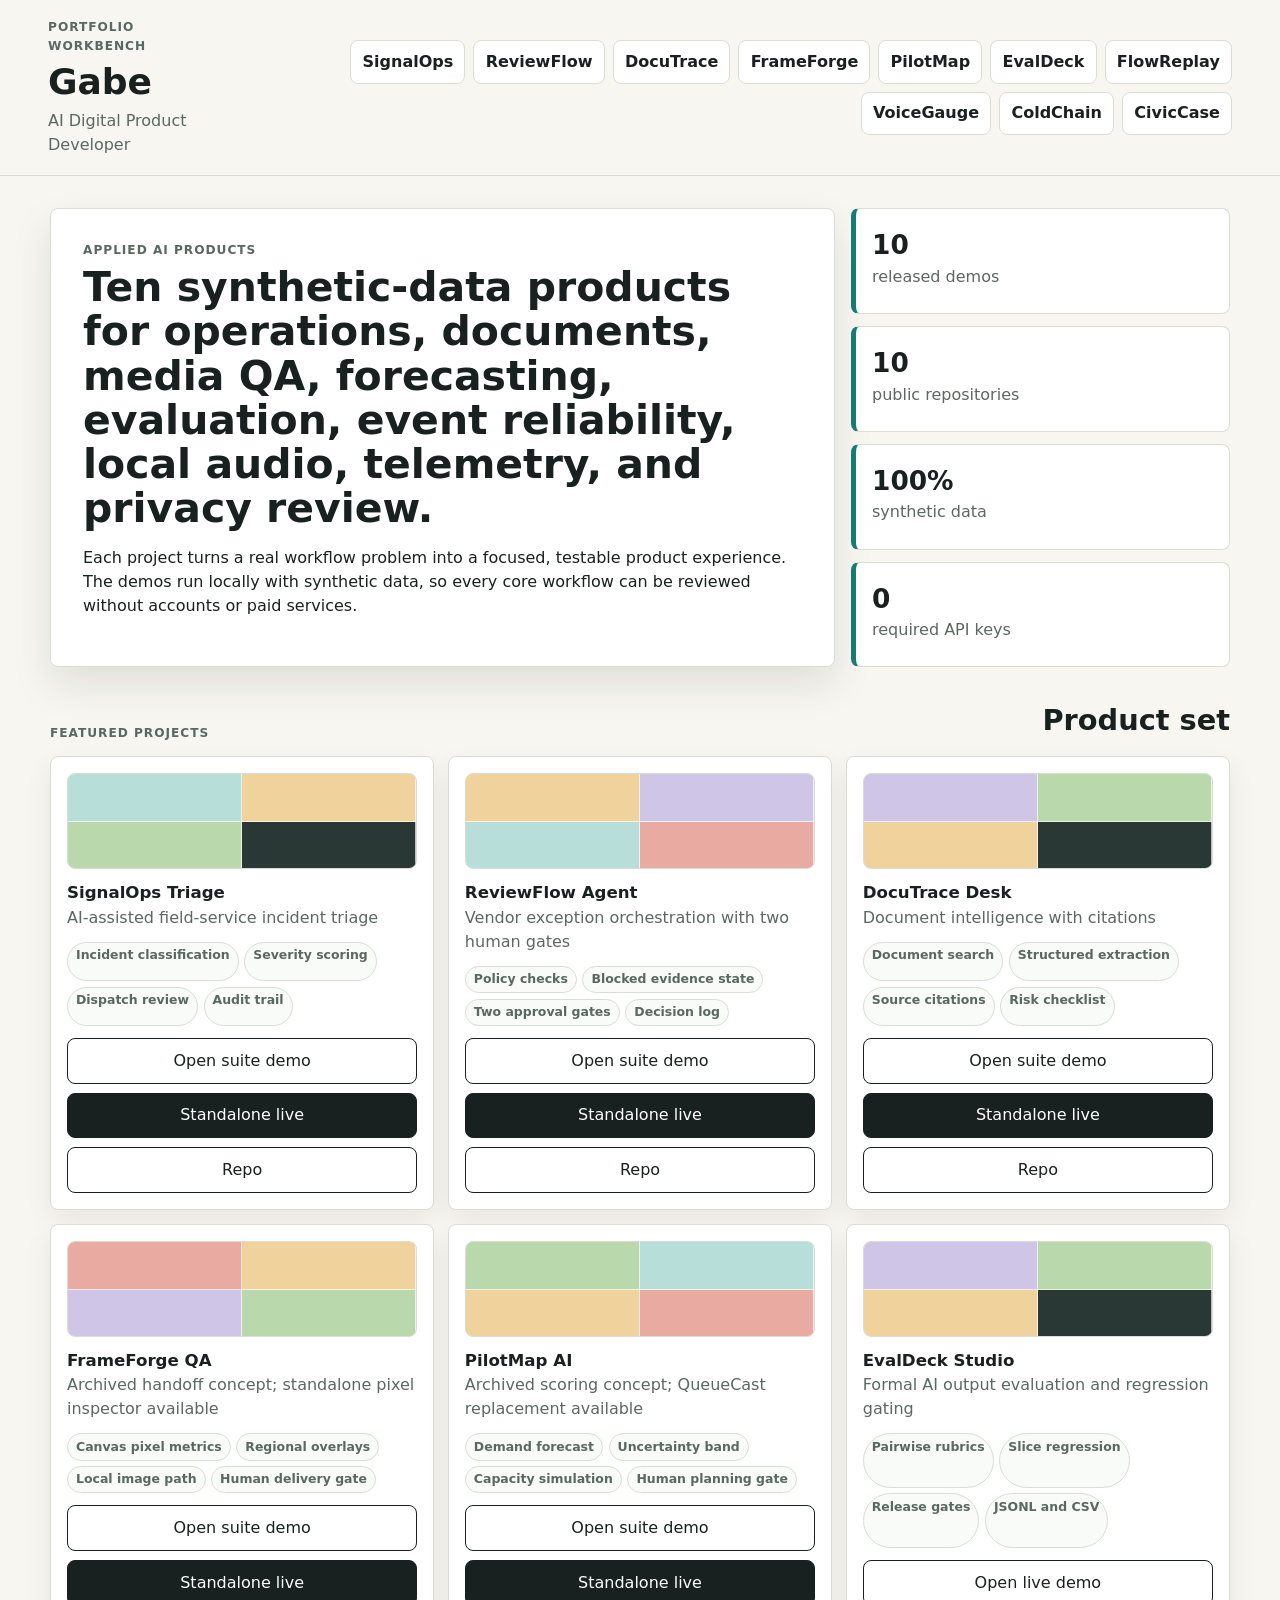
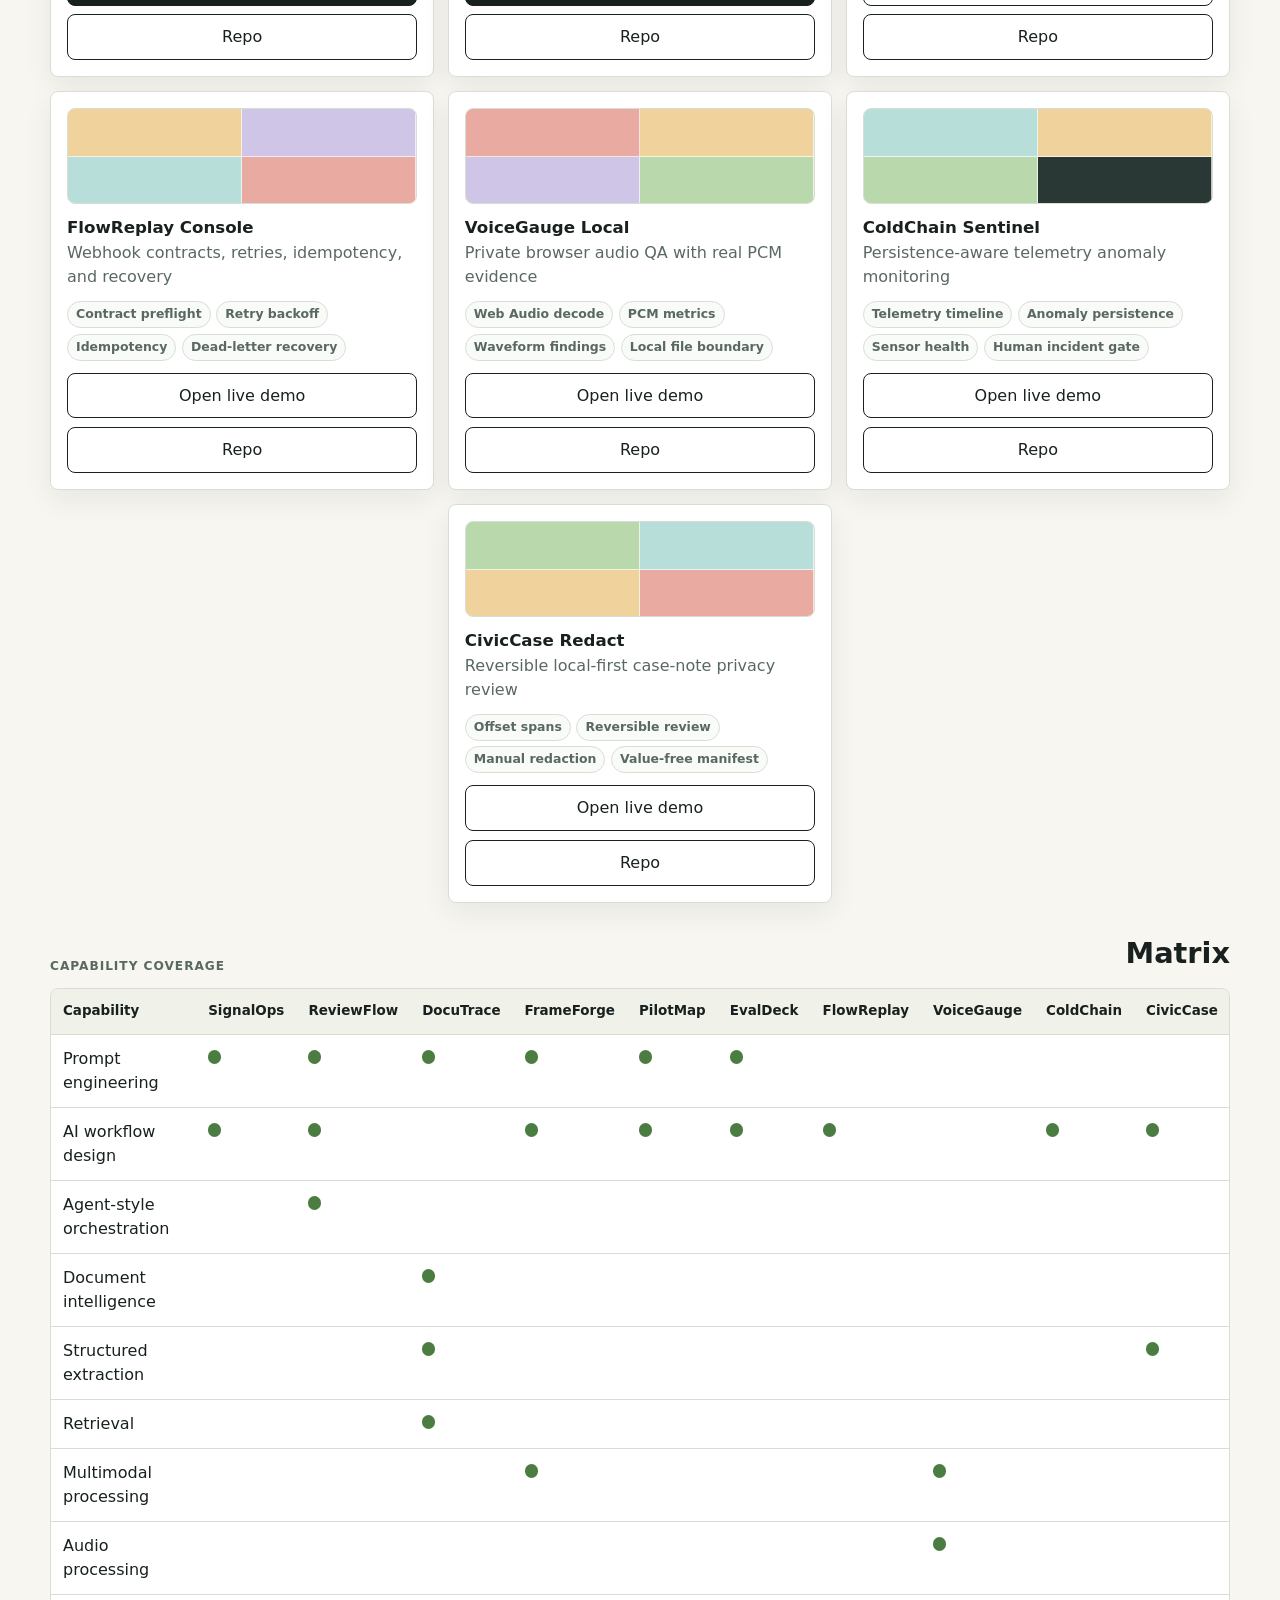
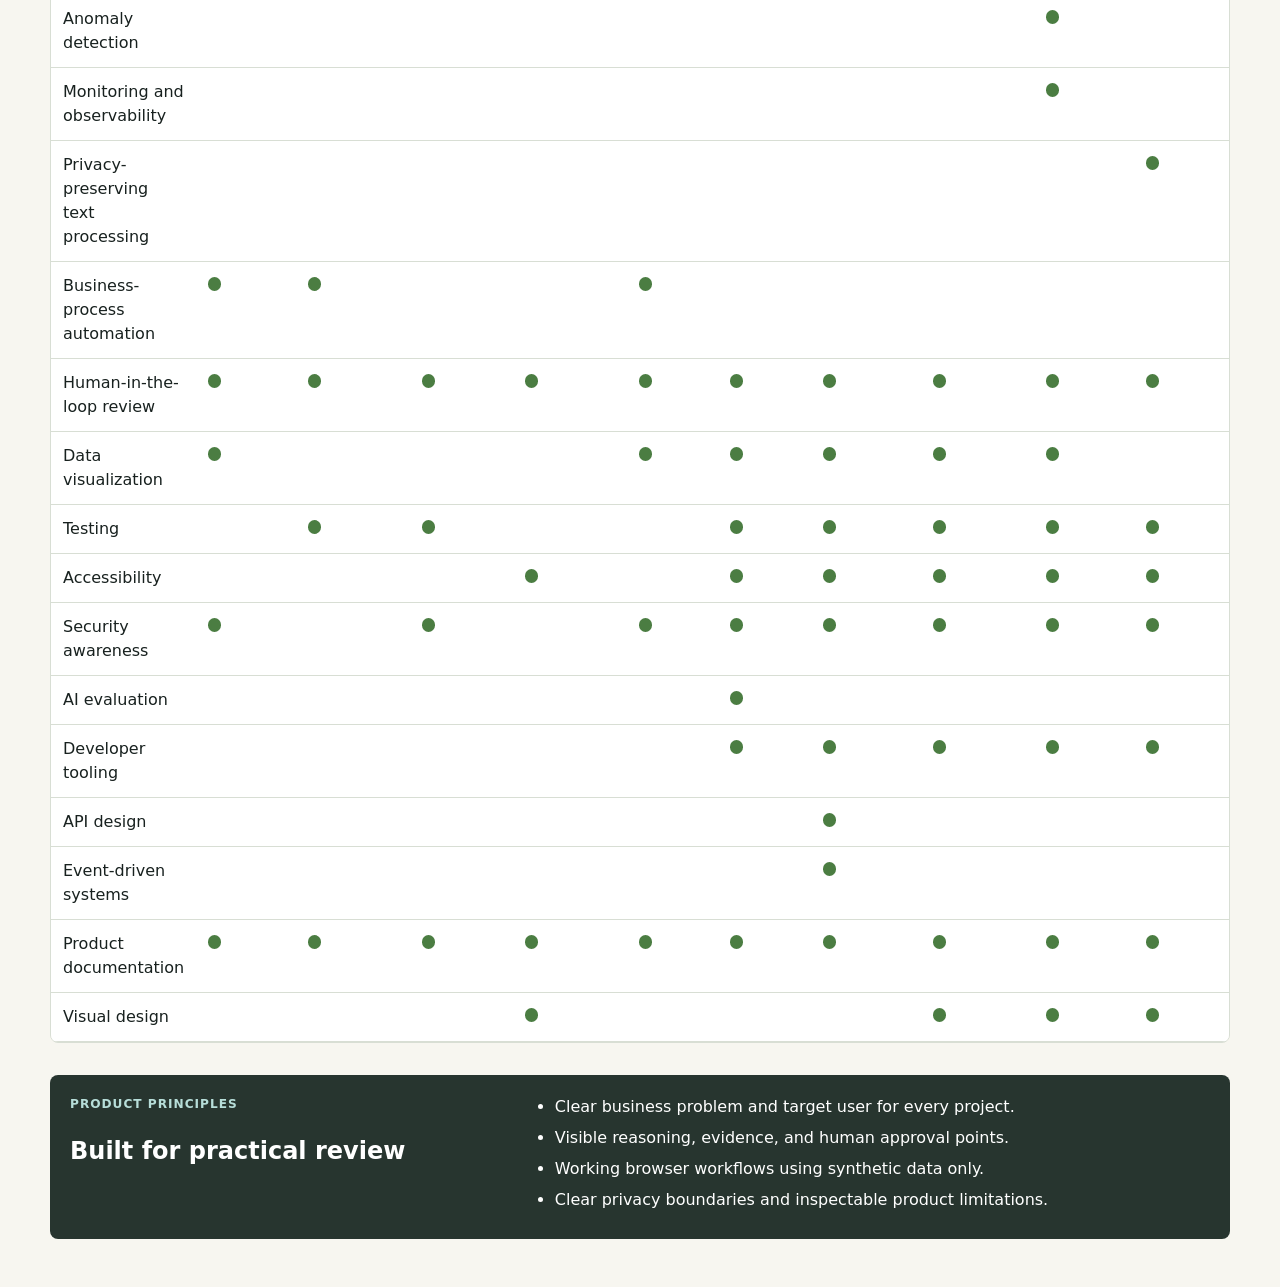
==== commit 72afdaae: "docs: polish public presentation" ====
--- a/index.html
+++ b/index.html
@@ -4,7 +4,7 @@
   <meta charset="utf-8">
   <meta name="viewport" content="width=device-width, initial-scale=1">
   <title>Gabe - AI Digital Product Developer</title>
-  <meta name="description" content="Ten truthful AI-assisted digital product demos spanning operations, documents, media, forecasting, evaluation, event reliability, audio, telemetry, and privacy review.">
+  <meta name="description" content="Ten interactive AI digital products spanning operations, documents, media, forecasting, evaluation, event reliability, audio, telemetry, and privacy review.">
   <link rel="stylesheet" href="assets/styles.css">
 </head>
 <body data-page="portfolio">
@@ -35,15 +35,15 @@
         <p class="eyebrow">Applied AI products</p>
         <h2 id="portfolio-title">Ten synthetic-data products for operations, documents, media QA, forecasting, evaluation, event reliability, local audio, telemetry, and privacy review.</h2>
         <p>
-          This portfolio represents Gabe honestly: product direction, prompt design, workflow thinking, visual refinement, testing, and iteration using AI-assisted development tools.
-          The demos are deterministic and local-first, so a recruiter can review the main workflows without paid API keys.
+          Each project turns a real workflow problem into a focused, testable product experience.
+          The demos run locally with synthetic data, so every core workflow can be reviewed without accounts or paid services.
         </p>
       </div>
       <div class="audit-strip" aria-label="Portfolio audit summary">
         <div><strong>10</strong><span>released demos</span></div>
-        <div><strong>0</strong><span>real customer records</span></div>
-        <div><strong>1</strong><span>existing repo audited</span></div>
+        <div><strong>10</strong><span>public repositories</span></div>
         <div><strong>100%</strong><span>synthetic data</span></div>
+        <div><strong>0</strong><span>required API keys</span></div>
       </div>
     </section>
 
@@ -65,14 +65,14 @@
 
     <section class="review-band" aria-labelledby="review-title">
       <div>
-        <p class="eyebrow">Recruiter review</p>
-        <h2 id="review-title">What a five-minute reviewer should see</h2>
+        <p class="eyebrow">Product principles</p>
+        <h2 id="review-title">Built for practical review</h2>
       </div>
       <ul class="review-list">
         <li>Clear business problem and target user for every project.</li>
-        <li>Visible AI-style reasoning with human approval points.</li>
+        <li>Visible reasoning, evidence, and human approval points.</li>
         <li>Working browser workflows using synthetic data only.</li>
-        <li>Truthful notes about deterministic demo mode and Gabe's AI-assisted role.</li>
+        <li>Clear privacy boundaries and inspectable product limitations.</li>
       </ul>
     </section>
   </main>
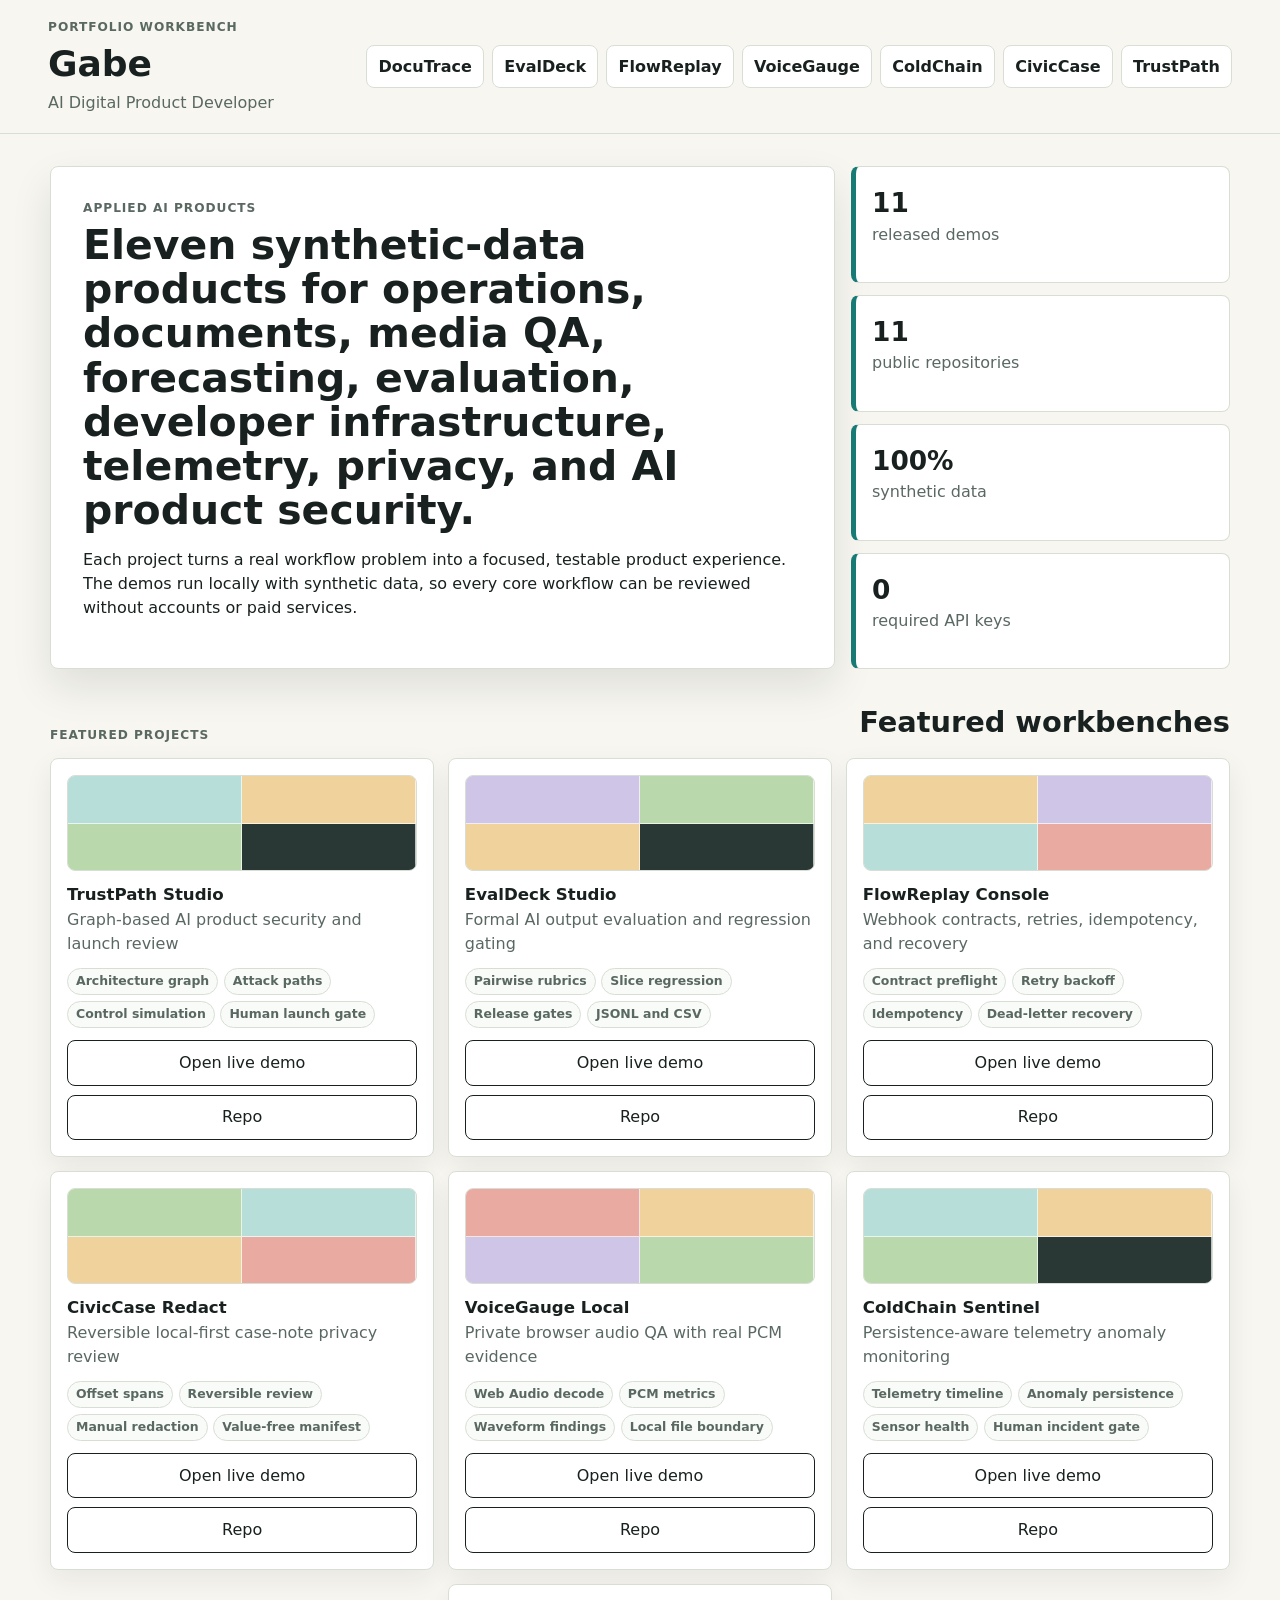
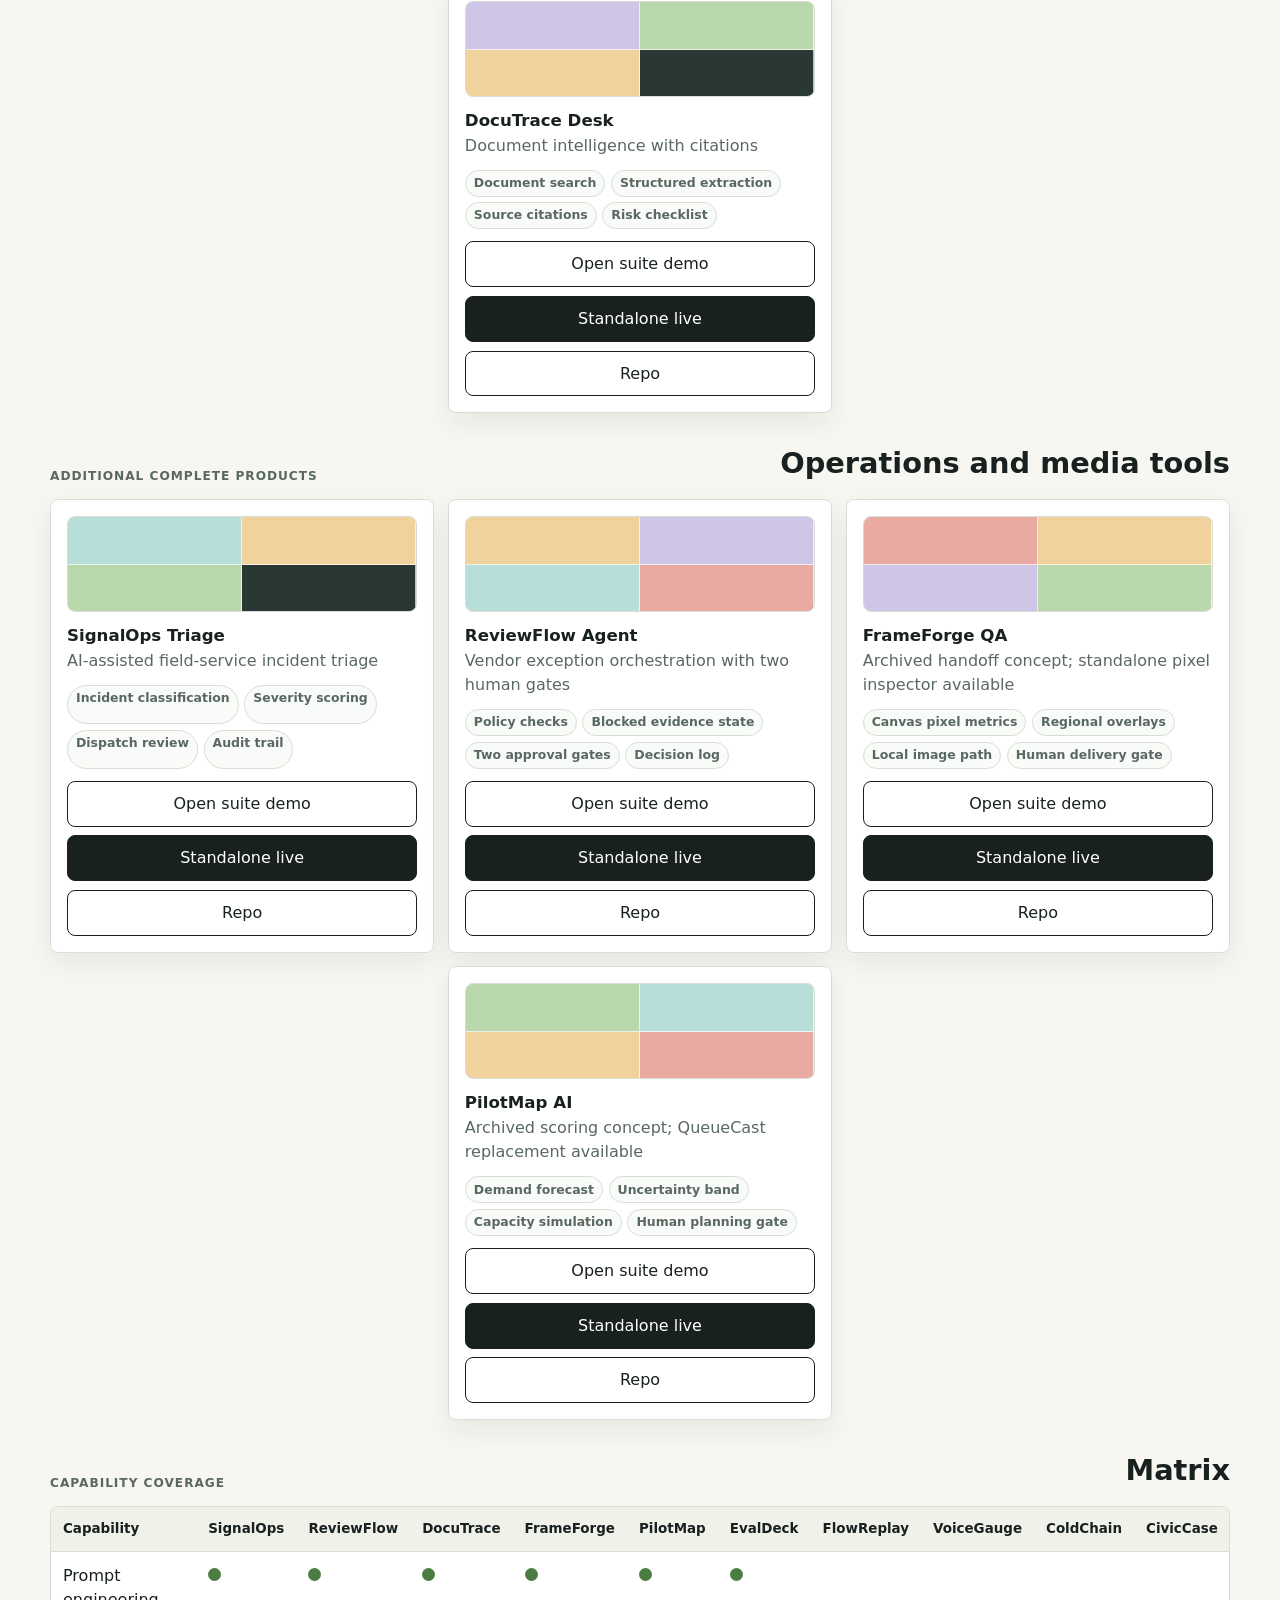
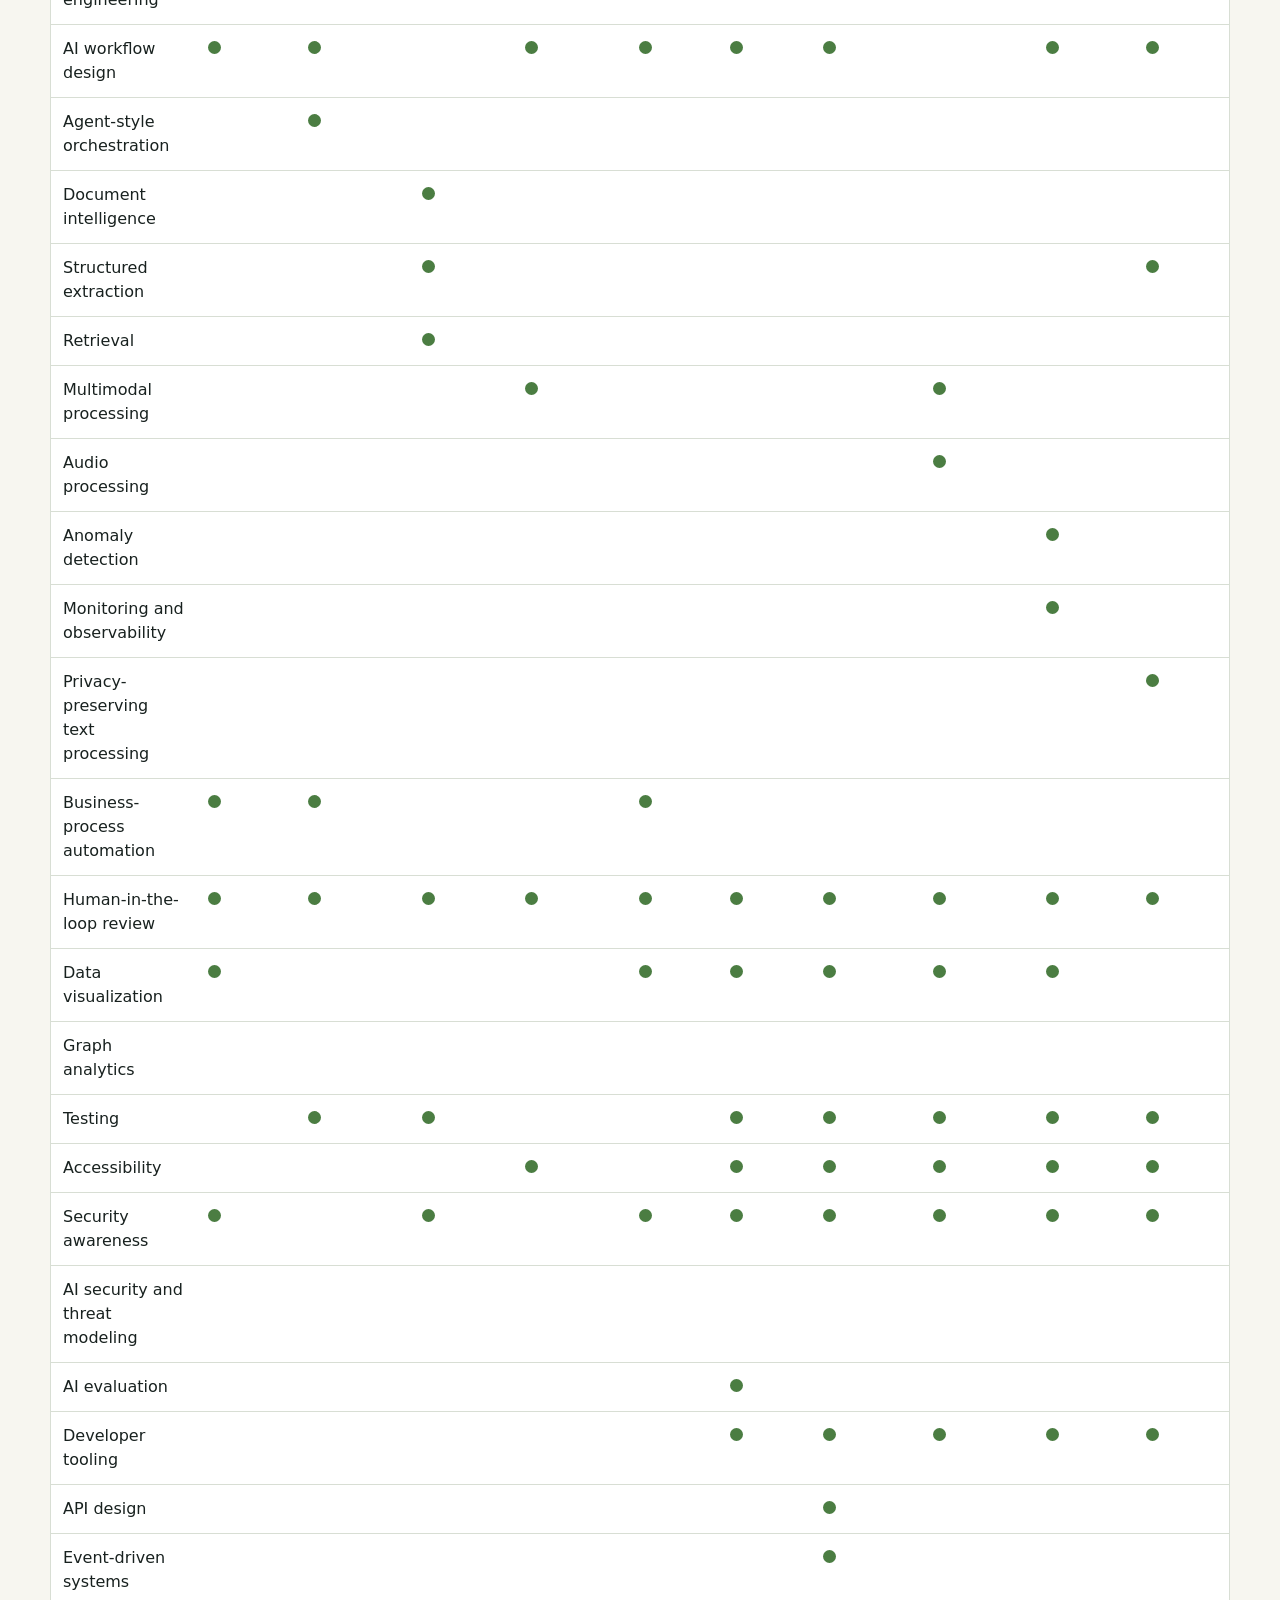
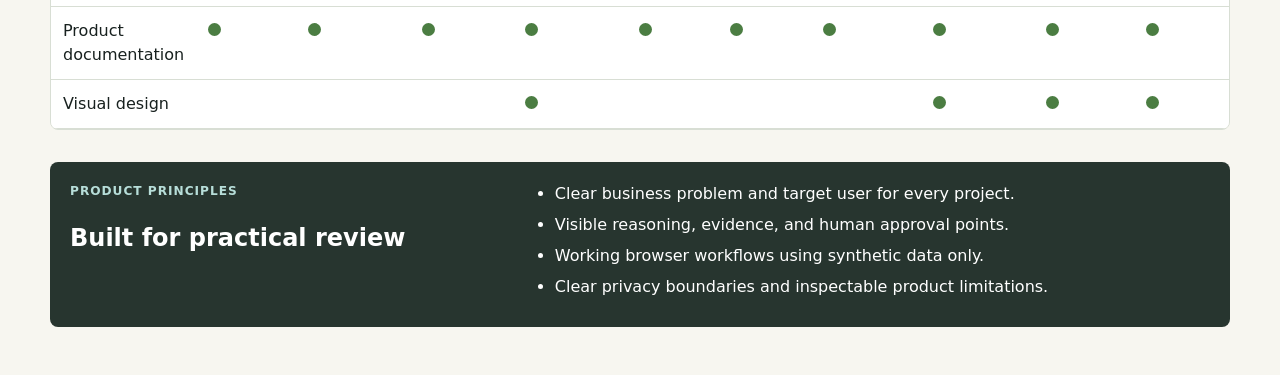
==== commit ee5fe4b4: "feat: integrate TrustPath security workbench" ====
--- a/index.html
+++ b/index.html
@@ -4,7 +4,7 @@
   <meta charset="utf-8">
   <meta name="viewport" content="width=device-width, initial-scale=1">
   <title>Gabe - AI Digital Product Developer</title>
-  <meta name="description" content="Ten interactive AI digital products spanning operations, documents, media, forecasting, evaluation, event reliability, audio, telemetry, and privacy review.">
+  <meta name="description" content="Eleven interactive AI digital products spanning operations, documents, media, forecasting, evaluation, developer infrastructure, telemetry, privacy, and AI product security.">
   <link rel="stylesheet" href="assets/styles.css">
 </head>
 <body data-page="portfolio">
@@ -16,16 +16,13 @@
       <p class="subtitle">AI Digital Product Developer</p>
     </div>
     <nav class="topnav" aria-label="Featured projects">
-      <a href="projects/signalops-triage/index.html">SignalOps</a>
-      <a href="projects/reviewflow-agent/index.html">ReviewFlow</a>
       <a href="projects/doctrace-desk/index.html">DocuTrace</a>
-      <a href="projects/frameforge-qa/index.html">FrameForge</a>
-      <a href="projects/pilotmap-ai/index.html">PilotMap</a>
       <a href="https://jubjub-cpu.github.io/evaldeck-studio/">EvalDeck</a>
       <a href="https://jubjub-cpu.github.io/flowreplay-console/">FlowReplay</a>
       <a href="https://jubjub-cpu.github.io/voicegauge-local/">VoiceGauge</a>
       <a href="https://jubjub-cpu.github.io/coldchain-sentinel/">ColdChain</a>
       <a href="https://jubjub-cpu.github.io/civiccase-redact/">CivicCase</a>
+      <a href="https://jubjub-cpu.github.io/trustpath-studio/">TrustPath</a>
     </nav>
   </header>
 
@@ -33,15 +30,15 @@
     <section class="intro-grid" aria-labelledby="portfolio-title">
       <div class="intro-copy">
         <p class="eyebrow">Applied AI products</p>
-        <h2 id="portfolio-title">Ten synthetic-data products for operations, documents, media QA, forecasting, evaluation, event reliability, local audio, telemetry, and privacy review.</h2>
+        <h2 id="portfolio-title">Eleven synthetic-data products for operations, documents, media QA, forecasting, evaluation, developer infrastructure, telemetry, privacy, and AI product security.</h2>
         <p>
           Each project turns a real workflow problem into a focused, testable product experience.
           The demos run locally with synthetic data, so every core workflow can be reviewed without accounts or paid services.
         </p>
       </div>
       <div class="audit-strip" aria-label="Portfolio audit summary">
-        <div><strong>10</strong><span>released demos</span></div>
-        <div><strong>10</strong><span>public repositories</span></div>
+        <div><strong>11</strong><span>released demos</span></div>
+        <div><strong>11</strong><span>public repositories</span></div>
         <div><strong>100%</strong><span>synthetic data</span></div>
         <div><strong>0</strong><span>required API keys</span></div>
       </div>
@@ -50,9 +47,17 @@
     <section aria-labelledby="featured-title">
       <div class="section-heading">
         <p class="eyebrow">Featured projects</p>
-        <h2 id="featured-title">Product set</h2>
+        <h2 id="featured-title">Featured workbenches</h2>
       </div>
       <div id="project-grid" class="project-grid"></div>
+    </section>
+
+    <section aria-labelledby="additional-title">
+      <div class="section-heading">
+        <p class="eyebrow">Additional complete products</p>
+        <h2 id="additional-title">Operations and media tools</h2>
+      </div>
+      <div id="additional-grid" class="project-grid"></div>
     </section>
 
     <section aria-labelledby="capability-title">
@@ -60,7 +65,7 @@
         <p class="eyebrow">Capability coverage</p>
         <h2 id="capability-title">Matrix</h2>
       </div>
-      <div id="capability-matrix" class="matrix-wrap"></div>
+      <div id="capability-matrix" class="matrix-wrap" tabindex="0" aria-label="Capability coverage table"></div>
     </section>
 
     <section class="review-band" aria-labelledby="review-title">
